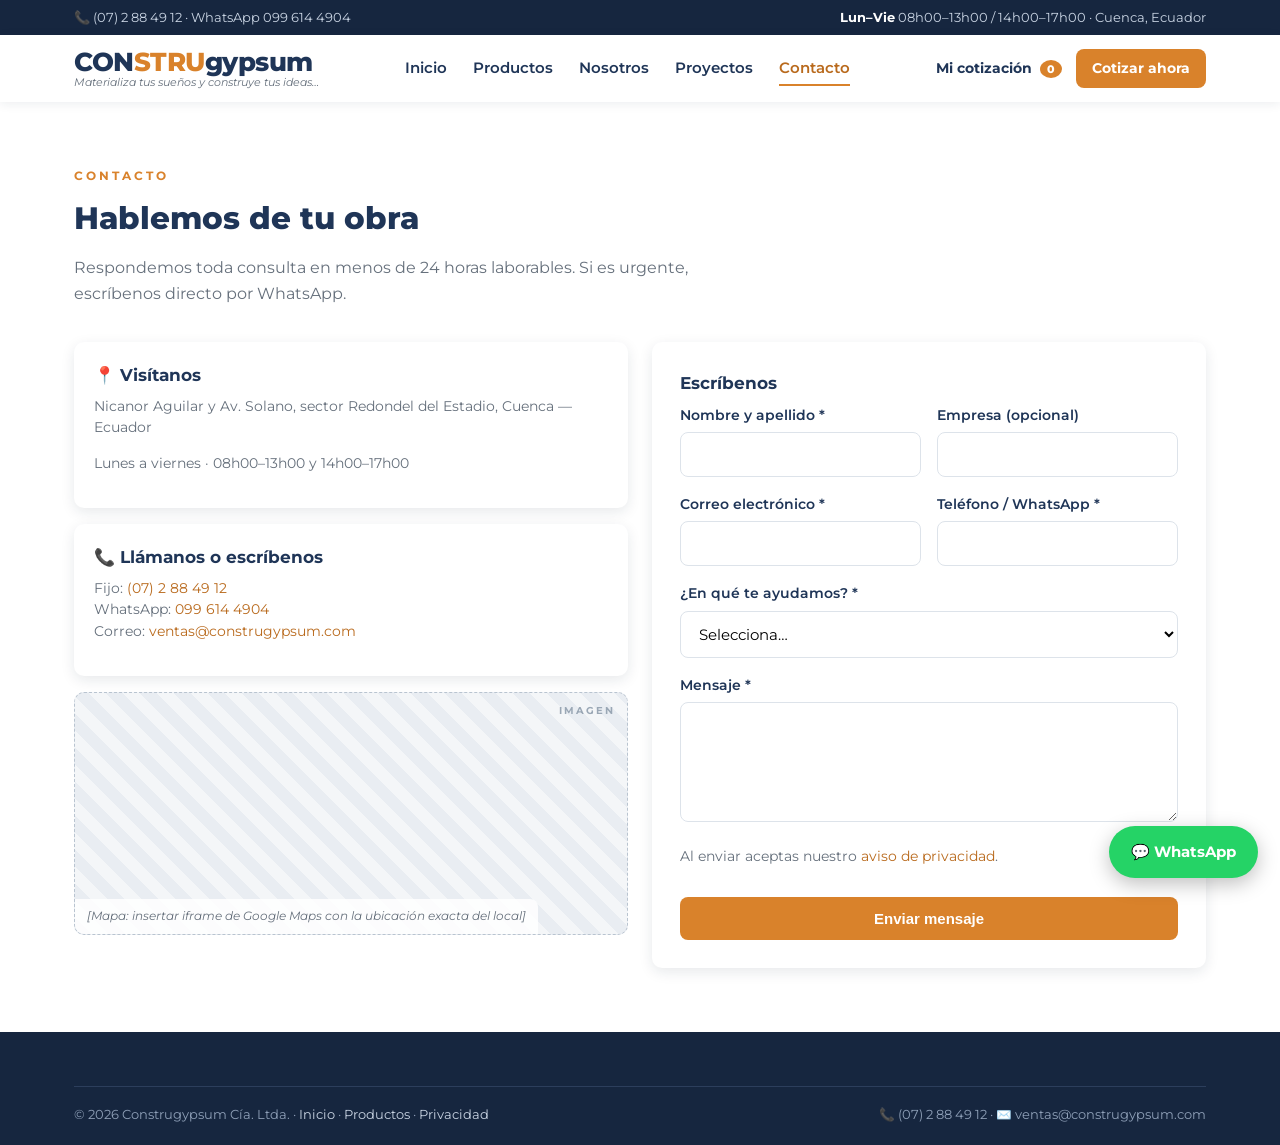
==== contacto.html @ 55127e6d "Initial commit" ====
<!doctype html>
<html lang="es">
<head>
  <meta charset="utf-8">
  <meta name="viewport" content="width=device-width, initial-scale=1">
  <title>Contacto | Construgypsum — Cuenca, Ecuador</title>
  <meta name="description" content="Contáctanos: (07) 2 88 49 12, WhatsApp 099 614 4904, ventas@construgypsum.com. Nicanor Aguilar y Av. Solano, Cuenca. Respuesta en menos de 24 horas laborables.">
  <link rel="canonical" href="https://www.construgypsum.com/contacto.html">
  <link href="https://fonts.googleapis.com/css2?family=Montserrat:wght@400;600;700;800&display=swap" rel="stylesheet">
  <link rel="stylesheet" href="assets/css/styles.css">
</head>
<body>

  <div class="topbar">
    <div class="container">
      <div>📞 <a href="tel:+593072884912">(07) 2 88 49 12</a> · <a href="https://wa.me/593996144904">WhatsApp 099 614 4904</a></div>
      <div><strong>Lun–Vie</strong> 08h00–13h00 / 14h00–17h00 · Cuenca, Ecuador</div>
    </div>
  </div>

  <header class="site-header">
    <div class="container">
      <a class="logo" href="index.html" aria-label="Construgypsum — inicio">
        <span class="logo-main">CON<span>STRU</span>gypsum</span>
        <span class="logo-tag">Materializa tus sueños y construye tus ideas…</span>
      </a>
      <nav class="main-nav" aria-label="Navegación principal">
        <a href="index.html">Inicio</a>
        <a href="productos.html">Productos</a>
        <a href="nosotros.html">Nosotros</a>
        <a href="proyectos.html">Proyectos</a>
        <a href="contacto.html" class="active">Contacto</a>
      </nav>
      <div class="nav-cta">
        <a class="quote-link" href="cotizacion.html">Mi cotización <span class="quote-badge">0</span></a>
        <a class="btn btn-primary btn-sm" href="cotizacion.html">Cotizar ahora</a>
        <button class="nav-toggle" aria-label="Abrir menú" aria-expanded="false">☰</button>
      </div>
    </div>
  </header>

  <section class="section">
    <div class="container">
      <p class="kicker">Contacto</p>
      <h2>Hablemos de tu obra</h2>
      <p class="sub">Respondemos toda consulta en menos de 24 horas laborables. Si es urgente, escríbenos directo por WhatsApp.</p>

      <div class="grid grid-2" style="align-items:start;">
        <div>
          <div class="card mb-2"><div class="card-body">
            <h3>📍 Visítanos</h3>
            <p>Nicanor Aguilar y Av. Solano, sector Redondel del Estadio, Cuenca — Ecuador</p>
            <p class="small">Lunes a viernes · 08h00–13h00 y 14h00–17h00</p>
          </div></div>
          <div class="card mb-2"><div class="card-body">
            <h3>📞 Llámanos o escríbenos</h3>
            <p>
              Fijo: <a href="tel:+593072884912">(07) 2 88 49 12</a><br>
              WhatsApp: <a href="https://wa.me/593996144904">099 614 4904</a><br>
              Correo: <a href="mailto:ventas@construgypsum.com">ventas@construgypsum.com</a>
            </p>
          </div></div>
          <div class="img-ph img-ph--wide">
            <span class="ph-label">[Mapa: insertar iframe de Google Maps con la ubicación exacta del local]</span>
          </div>
        </div>

        <div>
          <div class="form-success" role="status">✔ ¡Mensaje enviado! Un asesor te contactará en menos de 24 horas laborables.</div>

          <!-- LEAD → ODOO CRM: mismo mapeo que cotizacion.html (ver comentario allí).
               Campo adicional: tema → usado para asignar el lead al equipo correcto. -->
          <form data-lead-form novalidate class="card" style="padding:28px;">
            <h3 class="mb-2">Escríbenos</h3>
            <div class="form-grid">
              <div>
                <label for="c-nombre">Nombre y apellido *</label>
                <input id="c-nombre" name="nombre" type="text" required autocomplete="name">
              </div>
              <div>
                <label for="c-empresa">Empresa (opcional)</label>
                <input id="c-empresa" name="empresa" type="text" autocomplete="organization">
              </div>
              <div>
                <label for="c-correo">Correo electrónico *</label>
                <input id="c-correo" name="correo" type="email" required autocomplete="email">
              </div>
              <div>
                <label for="c-telefono">Teléfono / WhatsApp *</label>
                <input id="c-telefono" name="telefono" type="tel" required autocomplete="tel">
              </div>
              <div class="full">
                <label for="c-tema">¿En qué te ayudamos? *</label>
                <select id="c-tema" name="tema" required>
                  <option value="">Selecciona…</option>
                  <option>Cotización de materiales</option>
                  <option>Asesoría técnica / Departamento de Proyectos</option>
                  <option>Quiero ser distribuidor / ferretería</option>
                  <option>Postventa o garantía</option>
                  <option>Otro</option>
                </select>
              </div>
              <div class="full">
                <label for="c-mensaje">Mensaje *</label>
                <textarea id="c-mensaje" name="mensaje" required></textarea>
              </div>
            </div>
            <input type="hidden" name="utm_source"><input type="hidden" name="utm_medium"><input type="hidden" name="utm_campaign">
            <input type="hidden" name="origen" value="web-contacto">
            <p class="form-note mt-2">Al enviar aceptas nuestro <a href="privacidad.html">aviso de privacidad</a>.</p>
            <button class="btn btn-primary btn-block mt-2" type="submit">Enviar mensaje</button>
          </form>
        </div>
      </div>
    </div>
  </section>

  <footer class="site-footer">
    <div class="container">
      <div class="footer-bottom">
        <span>© 2026 Construgypsum Cía. Ltda. · <a href="index.html">Inicio</a> · <a href="productos.html">Productos</a> · <a href="privacidad.html">Privacidad</a></span>
        <span>📞 (07) 2 88 49 12 · ✉️ ventas@construgypsum.com</span>
      </div>
    </div>
  </footer>

  <a class="wa-float" href="https://wa.me/593996144904?text=Hola%20Construgypsum%2C%20necesito%20informaci%C3%B3n" aria-label="Escribir por WhatsApp">💬 WhatsApp</a>
  <script src="assets/js/main.js"></script>
</body>
</html>
---- assets/css/styles.css ----
/* ============================================================
   CONSTRUGYPSUM — Hoja de estilos global
   Paleta: Azul marino #1F3557 · Naranja #D9822B · Gris #F4F6F8
   ============================================================ */

:root {
  --navy: #1F3557;
  --navy-dark: #16263F;
  --orange: #D9822B;
  --orange-dark: #B96A1D;
  --orange-light: #F8ECDD;
  --light: #F4F6F8;
  --text: #2B3440;
  --muted: #66707C;
  --border: #DDE3EA;
  --white: #FFFFFF;
  --green: #2C7A4B;
  --red: #B3402A;
  --radius: 10px;
  --shadow: 0 4px 14px rgba(22, 38, 63, 0.10);
  --shadow-lg: 0 10px 30px rgba(22, 38, 63, 0.16);
}

* { margin: 0; padding: 0; box-sizing: border-box; }

html { scroll-behavior: smooth; }

body {
  font-family: 'Montserrat', 'Segoe UI', Arial, sans-serif;
  color: var(--text);
  background: var(--white);
  line-height: 1.6;
  font-size: 16px;
}

img { max-width: 100%; display: block; }

a { color: var(--orange-dark); text-decoration: none; }
a:hover { text-decoration: underline; }

.container { max-width: 1180px; margin: 0 auto; padding: 0 24px; }

/* ---------- Placeholder de imagen ----------
   Reemplazar cada .img-ph por la fotografía indicada en su etiqueta. */
.img-ph {
  background: repeating-linear-gradient(45deg, #E9EDF2, #E9EDF2 12px, #F4F6F8 12px, #F4F6F8 24px);
  border: 1.5px dashed #B9C4D0;
  border-radius: var(--radius);
  display: flex;
  align-items: flex-end;
  justify-content: flex-start;
  min-height: 180px;
  position: relative;
  overflow: hidden;
}
.img-ph::before {
  content: "IMAGEN";
  position: absolute; top: 10px; right: 12px;
  font-size: 10px; letter-spacing: 2px; font-weight: 700; color: #9AA7B5;
}
.img-ph .ph-label {
  font-size: 11.5px; color: var(--muted); font-style: italic;
  padding: 8px 12px; background: rgba(255,255,255,0.85);
  border-top-right-radius: 8px; max-width: 100%;
}
.img-ph--tall { min-height: 320px; }
.img-ph--hero { min-height: 420px; border-radius: 0; border: none; }
.img-ph--sq { aspect-ratio: 1 / 1; min-height: 0; }
.img-ph--wide { aspect-ratio: 16 / 7; min-height: 0; }

/* ---------- Botones ---------- */
.btn {
  display: inline-block; padding: 13px 26px; border-radius: 8px;
  font-weight: 700; font-size: 15px; cursor: pointer; border: none;
  transition: all .18s ease; text-decoration: none !important; text-align: center;
}
.btn-primary { background: var(--orange); color: var(--white); }
.btn-primary:hover { background: var(--orange-dark); transform: translateY(-1px); }
.btn-outline { background: transparent; color: var(--navy); border: 2px solid var(--navy); }
.btn-outline:hover { background: var(--navy); color: var(--white); }
.btn-light { background: var(--white); color: var(--navy); }
.btn-light:hover { background: var(--light); }
.btn-sm { padding: 9px 16px; font-size: 13.5px; }
.btn-block { display: block; width: 100%; }

/* ---------- Barra superior ---------- */
.topbar {
  background: var(--navy-dark); color: #C9D4E3; font-size: 13px;
  padding: 7px 0;
}
.topbar .container { display: flex; justify-content: space-between; flex-wrap: wrap; gap: 8px; }
.topbar a { color: #C9D4E3; }
.topbar strong { color: var(--white); }

/* ---------- Header / Navegación ---------- */
.site-header {
  background: var(--white); position: sticky; top: 0; z-index: 200;
  box-shadow: 0 2px 10px rgba(22,38,63,.08);
}
.site-header .container {
  display: flex; align-items: center; justify-content: space-between;
  padding-top: 14px; padding-bottom: 14px; gap: 18px;
}
.logo { display: flex; flex-direction: column; line-height: 1.05; text-decoration: none !important; }
.logo .logo-main { font-size: 26px; font-weight: 800; color: var(--navy); letter-spacing: -0.5px; }
.logo .logo-main span { color: var(--orange); }
.logo .logo-tag { font-size: 10.5px; color: var(--muted); font-style: italic; }

.main-nav { display: flex; align-items: center; gap: 26px; }
.main-nav a {
  color: var(--navy); font-weight: 600; font-size: 15px; text-decoration: none !important;
  padding: 4px 0; border-bottom: 2.5px solid transparent;
}
.main-nav a:hover, .main-nav a.active { border-bottom-color: var(--orange); color: var(--orange-dark); }

.nav-cta { display: flex; align-items: center; gap: 14px; }
.quote-link { position: relative; font-weight: 700; color: var(--navy); text-decoration: none !important; font-size: 14px; }
.quote-badge {
  background: var(--orange); color: var(--white); border-radius: 50%;
  font-size: 11px; font-weight: 800; padding: 2px 7px; margin-left: 4px;
}

.nav-toggle { display: none; background: none; border: none; font-size: 26px; color: var(--navy); cursor: pointer; }

/* ---------- Hero ---------- */
.hero { background: var(--navy); color: var(--white); position: relative; overflow: hidden; }
.hero .container {
  display: grid; grid-template-columns: 1.1fr 1fr; gap: 40px;
  align-items: center; padding-top: 64px; padding-bottom: 64px;
}
.hero h1 { font-size: 42px; line-height: 1.15; font-weight: 800; }
.hero h1 em { color: var(--orange); font-style: normal; }
.hero p.lead { margin: 18px 0 28px; color: #C9D4E3; font-size: 18px; max-width: 520px; }
.hero-actions { display: flex; gap: 14px; flex-wrap: wrap; }
.hero-trust { margin-top: 30px; display: flex; gap: 26px; flex-wrap: wrap; }
.hero-trust div { font-size: 13px; color: #C9D4E3; }
.hero-trust strong { display: block; font-size: 22px; color: var(--orange); }

/* ---------- Secciones ---------- */
.section { padding: 64px 0; }
.section--light { background: var(--light); }
.section--navy { background: var(--navy); color: var(--white); }
.kicker {
  text-transform: uppercase; letter-spacing: 3px; font-size: 12px;
  font-weight: 700; color: var(--orange); margin-bottom: 8px;
}
.section h2 { font-size: 31px; color: var(--navy); font-weight: 800; margin-bottom: 12px; }
.section--navy h2 { color: var(--white); }
.section .sub { color: var(--muted); max-width: 640px; margin-bottom: 36px; }
.section--navy .sub { color: #C9D4E3; }

/* ---------- Tarjetas de producto ---------- */
.grid { display: grid; gap: 24px; }
.grid-3 { grid-template-columns: repeat(3, 1fr); }
.grid-4 { grid-template-columns: repeat(4, 1fr); }
.grid-2 { grid-template-columns: repeat(2, 1fr); }

.card {
  background: var(--white); border-radius: var(--radius); box-shadow: var(--shadow);
  overflow: hidden; display: flex; flex-direction: column; transition: transform .18s, box-shadow .18s;
}
.card:hover { transform: translateY(-4px); box-shadow: var(--shadow-lg); }
.card-body { padding: 20px; flex: 1; display: flex; flex-direction: column; }
.card h3 { color: var(--navy); font-size: 17px; margin-bottom: 6px; }
.card .brand-tag {
  display: inline-block; background: var(--orange-light); color: var(--orange-dark);
  font-size: 11px; font-weight: 700; text-transform: uppercase; letter-spacing: 1px;
  border-radius: 20px; padding: 3px 10px; margin-bottom: 10px; width: fit-content;
}
.card p { font-size: 13.5px; color: var(--muted); margin-bottom: 14px; }
.card .card-actions { margin-top: auto; display: flex; gap: 10px; flex-wrap: wrap; }
.price-note { font-size: 13px; font-weight: 700; color: var(--green); margin-bottom: 10px; }

/* ---------- Filtros de catálogo ---------- */
.catalog-tools {
  display: flex; gap: 14px; flex-wrap: wrap; align-items: center; margin-bottom: 30px;
}
.catalog-tools input[type="search"], .catalog-tools select {
  padding: 12px 16px; border: 1.5px solid var(--border); border-radius: 8px;
  font-size: 15px; font-family: inherit; min-width: 220px;
}
.catalog-tools input[type="search"] { flex: 1; }
.chipbar { display: flex; gap: 10px; flex-wrap: wrap; margin-bottom: 26px; }
.chip {
  border: 1.5px solid var(--border); background: var(--white); border-radius: 20px;
  padding: 7px 16px; font-size: 13.5px; font-weight: 600; color: var(--navy); cursor: pointer;
}
.chip.active, .chip:hover { background: var(--navy); color: var(--white); border-color: var(--navy); }

/* ---------- Ficha de producto ---------- */
.breadcrumbs { font-size: 13px; color: var(--muted); padding: 18px 0 0; }
.breadcrumbs a { color: var(--muted); }
.product-detail { display: grid; grid-template-columns: 1fr 1fr; gap: 44px; padding: 34px 0 64px; }
.spec-table { width: 100%; border-collapse: collapse; margin: 18px 0; font-size: 14.5px; }
.spec-table th, .spec-table td { text-align: left; padding: 10px 14px; border: 1px solid var(--border); }
.spec-table th { background: var(--light); color: var(--navy); width: 40%; }
.stock-ok { color: var(--green); font-weight: 700; font-size: 14px; }
.detail-ctas { display: flex; gap: 12px; flex-wrap: wrap; margin: 22px 0; }
.help-box {
  background: var(--orange-light); border-radius: var(--radius); padding: 18px 20px;
  font-size: 14px; margin-top: 18px;
}

/* ---------- Formularios ---------- */
.form-grid { display: grid; grid-template-columns: 1fr 1fr; gap: 16px; }
.form-grid .full { grid-column: 1 / -1; }
label { font-weight: 600; font-size: 14px; color: var(--navy); display: block; margin-bottom: 6px; }
input, select, textarea {
  width: 100%; padding: 12px 14px; border: 1.5px solid var(--border);
  border-radius: 8px; font-size: 15px; font-family: inherit; background: var(--white);
}
input:focus, select:focus, textarea:focus { outline: 2px solid var(--orange); border-color: var(--orange); }
textarea { min-height: 120px; resize: vertical; }
.form-note { font-size: 12.5px; color: var(--muted); }
.form-success {
  display: none; background: #EAF3EC; border: 1.5px solid var(--green); color: var(--green);
  border-radius: var(--radius); padding: 16px 20px; font-weight: 600; margin-bottom: 18px;
}

/* ---------- Cotización (carrito) ---------- */
.quote-table { width: 100%; border-collapse: collapse; margin-bottom: 26px; }
.quote-table th, .quote-table td { padding: 12px 14px; border-bottom: 1px solid var(--border); text-align: left; font-size: 14.5px; }
.quote-table th { color: var(--navy); background: var(--light); }
.quote-table input[type="number"] { width: 80px; padding: 8px; }
.remove-item { background: none; border: none; color: var(--red); font-weight: 700; cursor: pointer; font-size: 13px; }
.empty-quote { text-align: center; padding: 50px 0; color: var(--muted); }

/* ---------- Proyectos / casos ---------- */
.case-stats { display: flex; gap: 26px; flex-wrap: wrap; margin: 14px 0; }
.case-stats div { font-size: 12.5px; color: var(--muted); }
.case-stats strong { display: block; font-size: 20px; color: var(--orange-dark); }
blockquote {
  border-left: 4px solid var(--orange); padding: 6px 0 6px 18px; font-style: italic;
  color: var(--text); margin: 14px 0; font-size: 15px;
}
blockquote footer { font-style: normal; font-size: 13px; color: var(--muted); margin-top: 6px; }

/* ---------- Franja CTA ---------- */
.cta-strip { background: var(--orange); color: var(--white); padding: 44px 0; }
.cta-strip .container { display: flex; align-items: center; justify-content: space-between; gap: 24px; flex-wrap: wrap; }
.cta-strip h2 { color: var(--white); font-size: 26px; }
.cta-strip p { color: #FBEBD9; }

/* ---------- Footer ---------- */
.site-footer { background: var(--navy-dark); color: #C9D4E3; padding: 54px 0 20px; font-size: 14px; }
.footer-grid { display: grid; grid-template-columns: 1.4fr 1fr 1fr 1.2fr; gap: 36px; margin-bottom: 36px; }
.site-footer h4 { color: var(--white); font-size: 15px; margin-bottom: 14px; }
.site-footer ul { list-style: none; }
.site-footer li { margin-bottom: 9px; }
.site-footer a { color: #C9D4E3; }
.site-footer a:hover { color: var(--orange); }
.footer-bottom {
  border-top: 1px solid #2C3E5C; padding-top: 18px; font-size: 12.5px;
  display: flex; justify-content: space-between; flex-wrap: wrap; gap: 10px; color: #8FA0B8;
}

/* ---------- WhatsApp flotante ---------- */
.wa-float {
  position: fixed; right: 22px; bottom: 22px; z-index: 300;
  background: #25D366; color: var(--white); border-radius: 50px;
  padding: 14px 22px; font-weight: 700; font-size: 15px;
  box-shadow: 0 6px 20px rgba(0,0,0,.25); text-decoration: none !important;
  display: flex; align-items: center; gap: 8px;
}
.wa-float:hover { background: #1EBE5A; transform: scale(1.04); }

/* ---------- Utilidades ---------- */
.text-center { text-align: center; }
.mt-2 { margin-top: 16px; } .mt-3 { margin-top: 24px; } .mt-4 { margin-top: 36px; }
.mb-2 { margin-bottom: 16px; }
.small { font-size: 13px; color: var(--muted); }
.hidden { display: none !important; }

/* ---------- Responsive ---------- */
@media (max-width: 960px) {
  .grid-4 { grid-template-columns: repeat(2, 1fr); }
  .grid-3 { grid-template-columns: repeat(2, 1fr); }
  .hero .container { grid-template-columns: 1fr; }
  .footer-grid { grid-template-columns: 1fr 1fr; }
  .product-detail { grid-template-columns: 1fr; }
  .main-nav {
    display: none; position: absolute; top: 100%; left: 0; right: 0;
    background: var(--white); flex-direction: column; gap: 0; padding: 10px 24px 20px;
    box-shadow: 0 10px 20px rgba(22,38,63,.12);
  }
  .main-nav.open { display: flex; }
  .main-nav a { padding: 12px 0; border-bottom: 1px solid var(--border); width: 100%; }
  .nav-toggle { display: block; }
}
@media (max-width: 600px) {
  .grid-4, .grid-3, .grid-2, .form-grid { grid-template-columns: 1fr; }
  .hero h1 { font-size: 30px; }
  .section h2 { font-size: 25px; }
  .footer-grid { grid-template-columns: 1fr; }
}
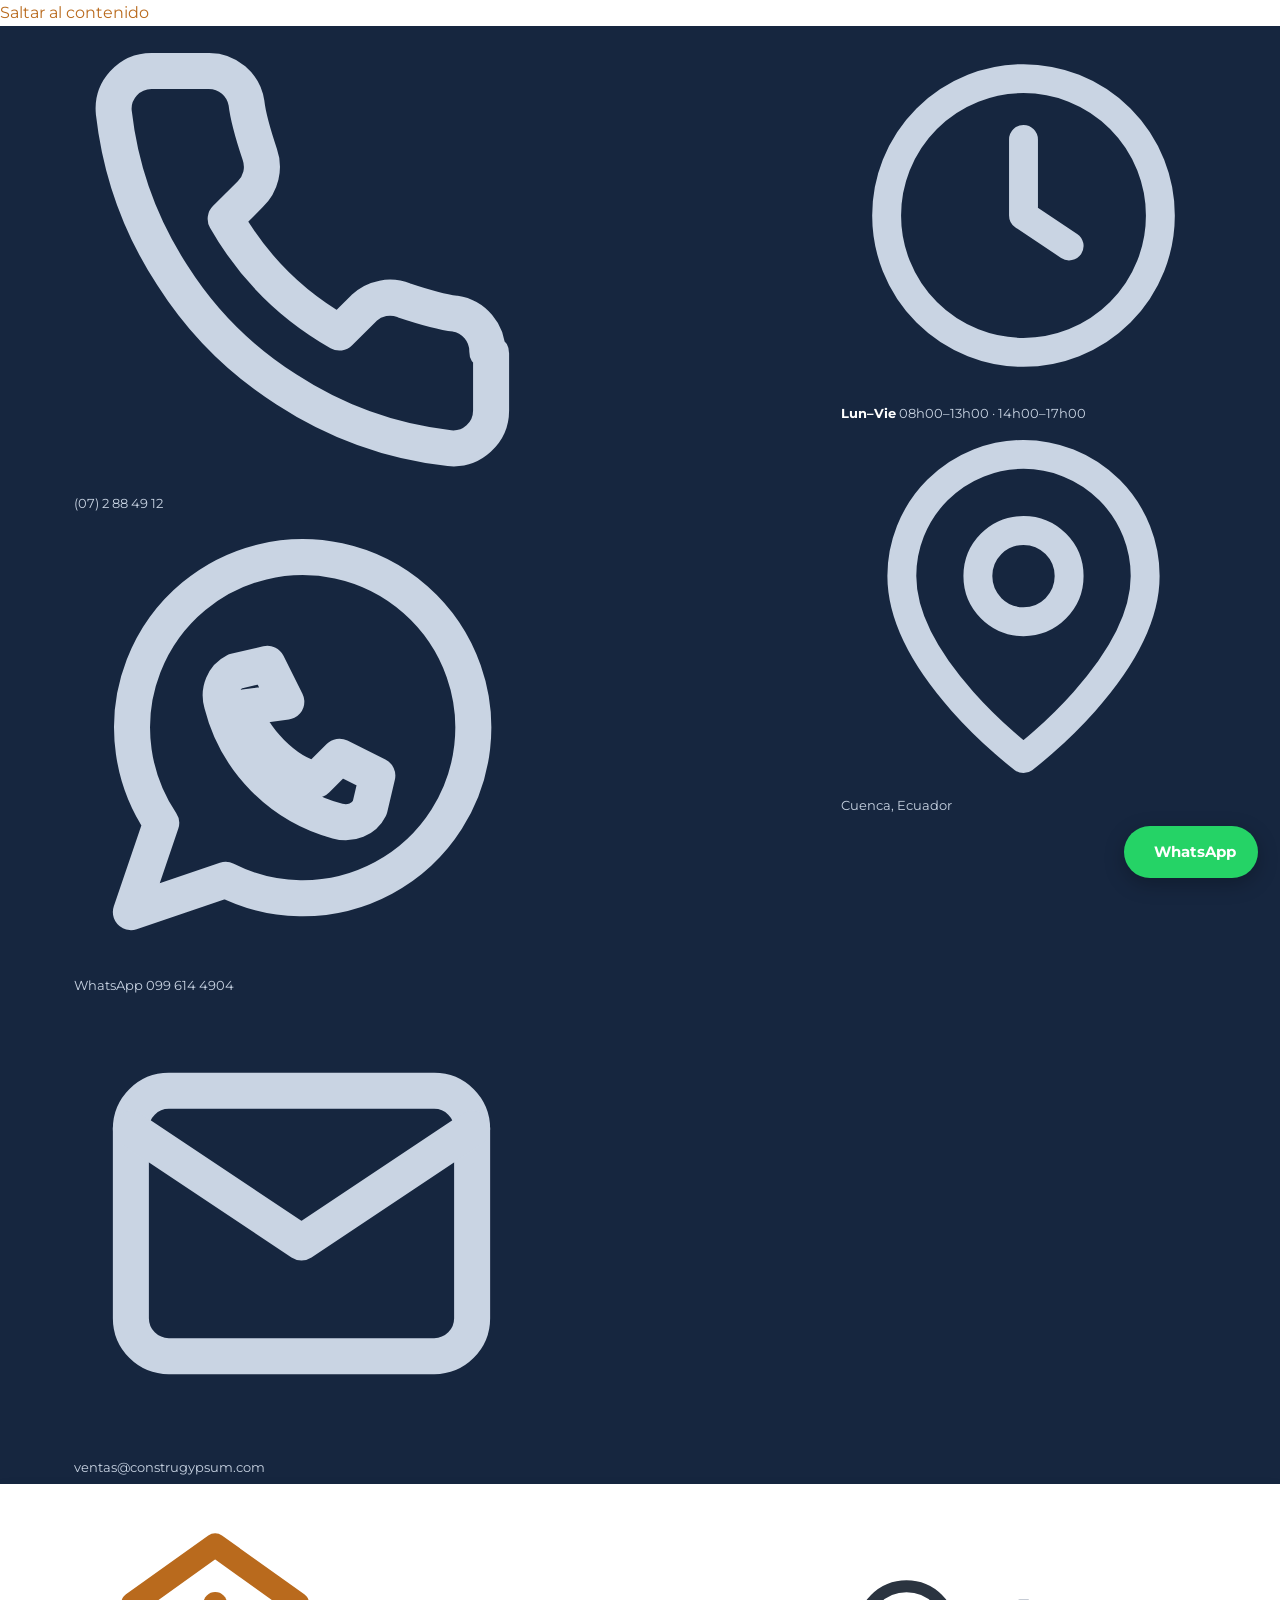
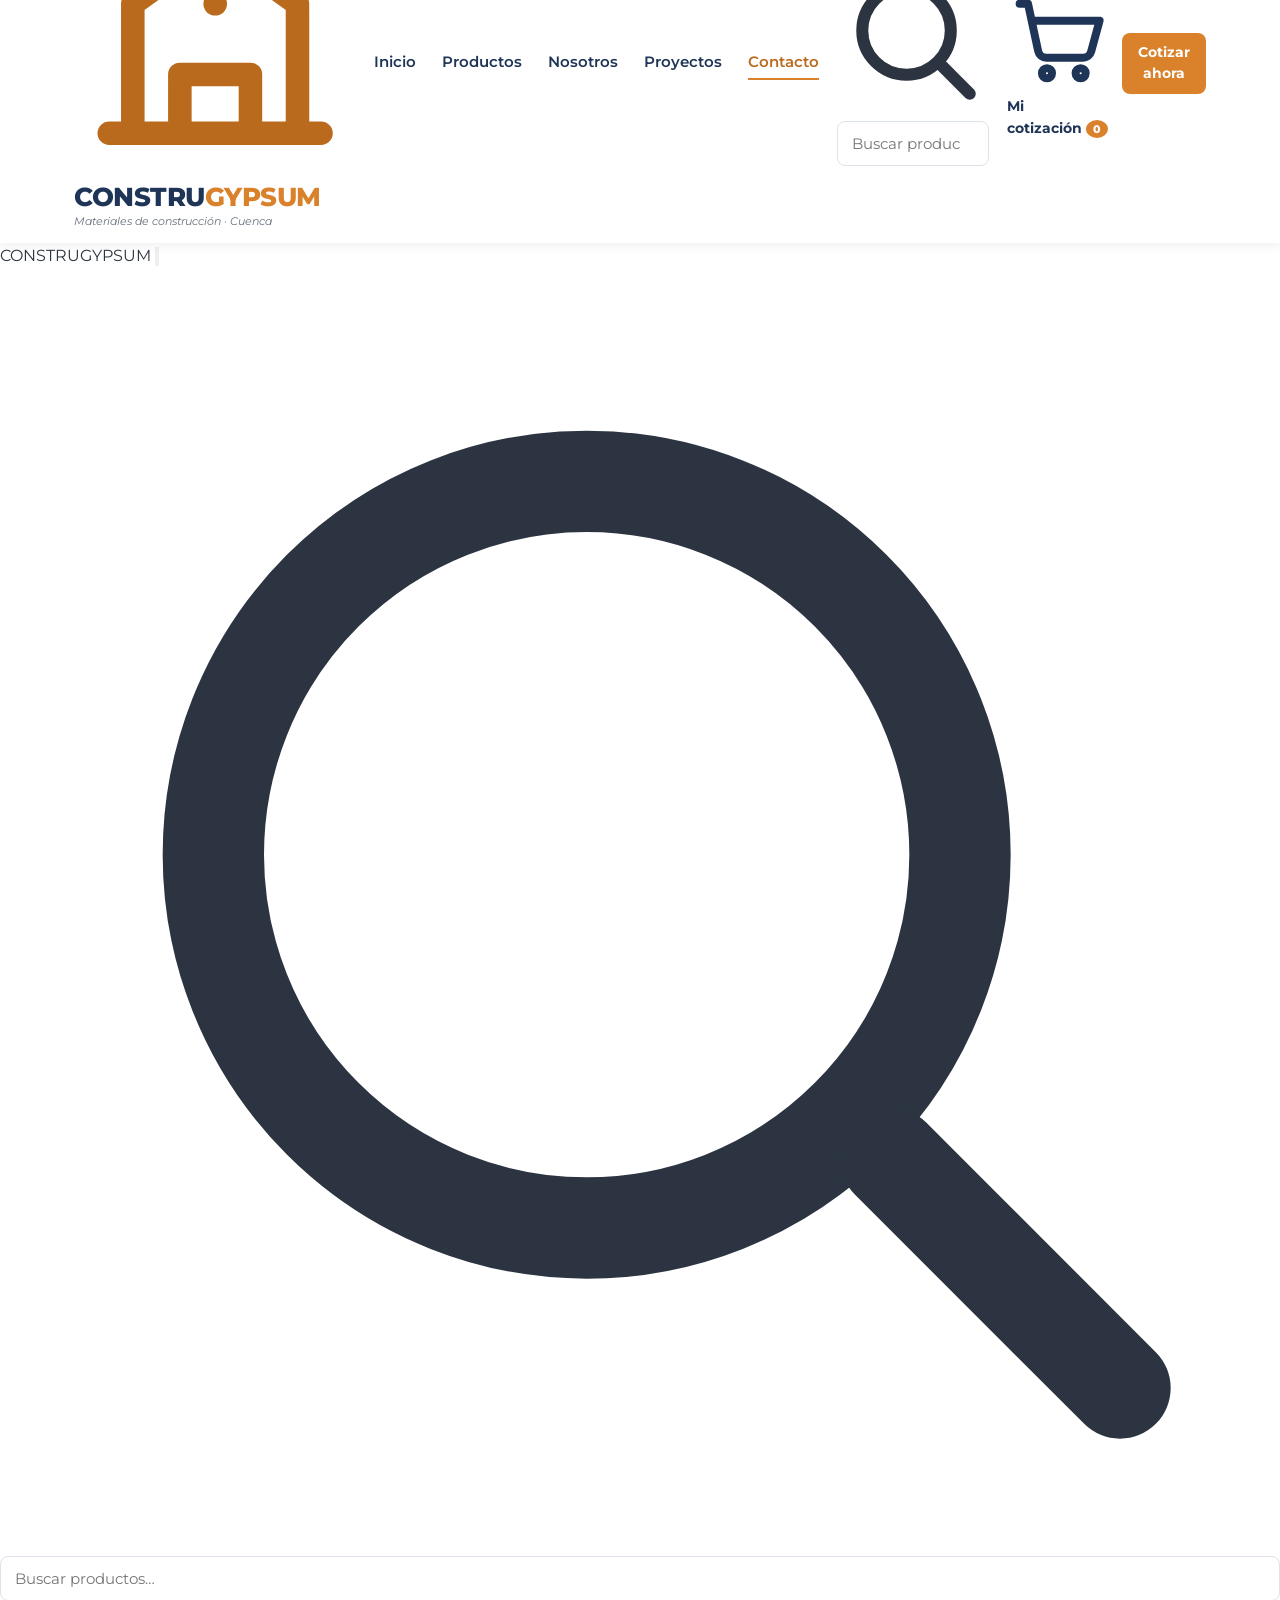
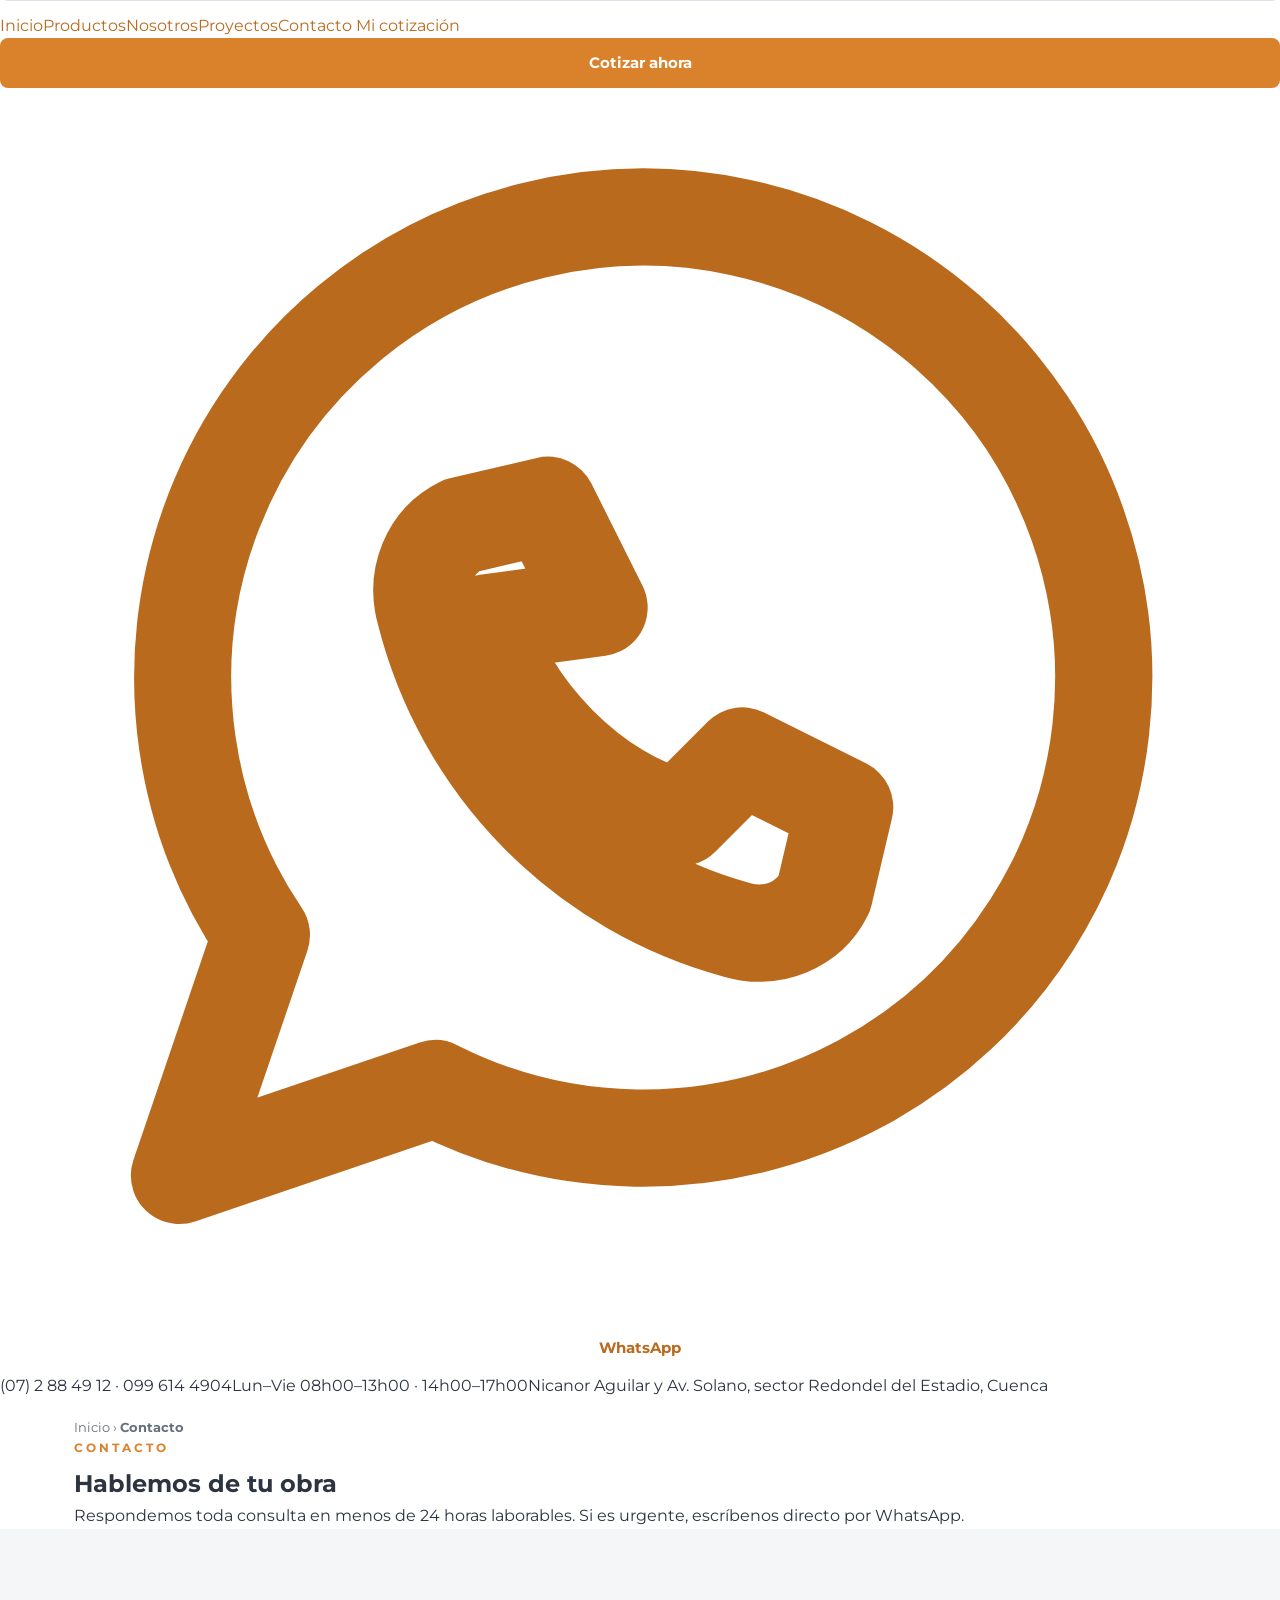
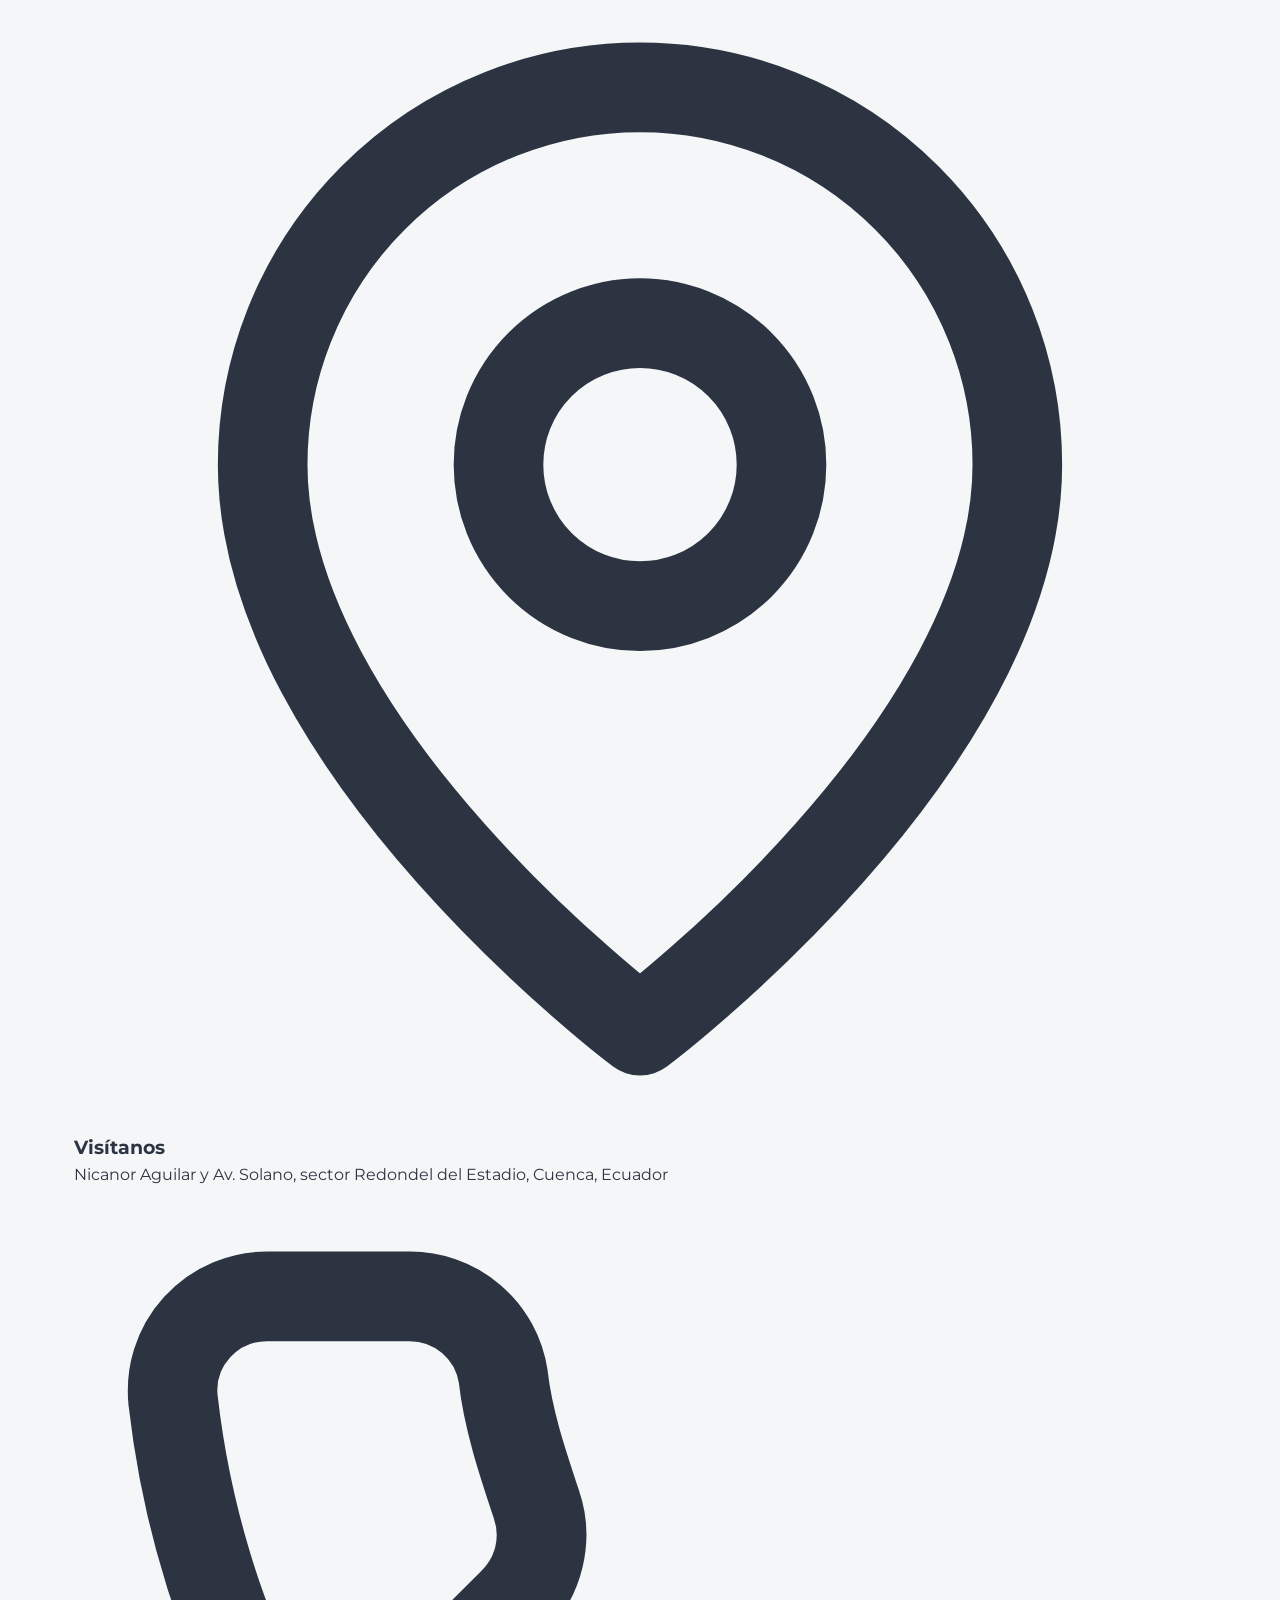
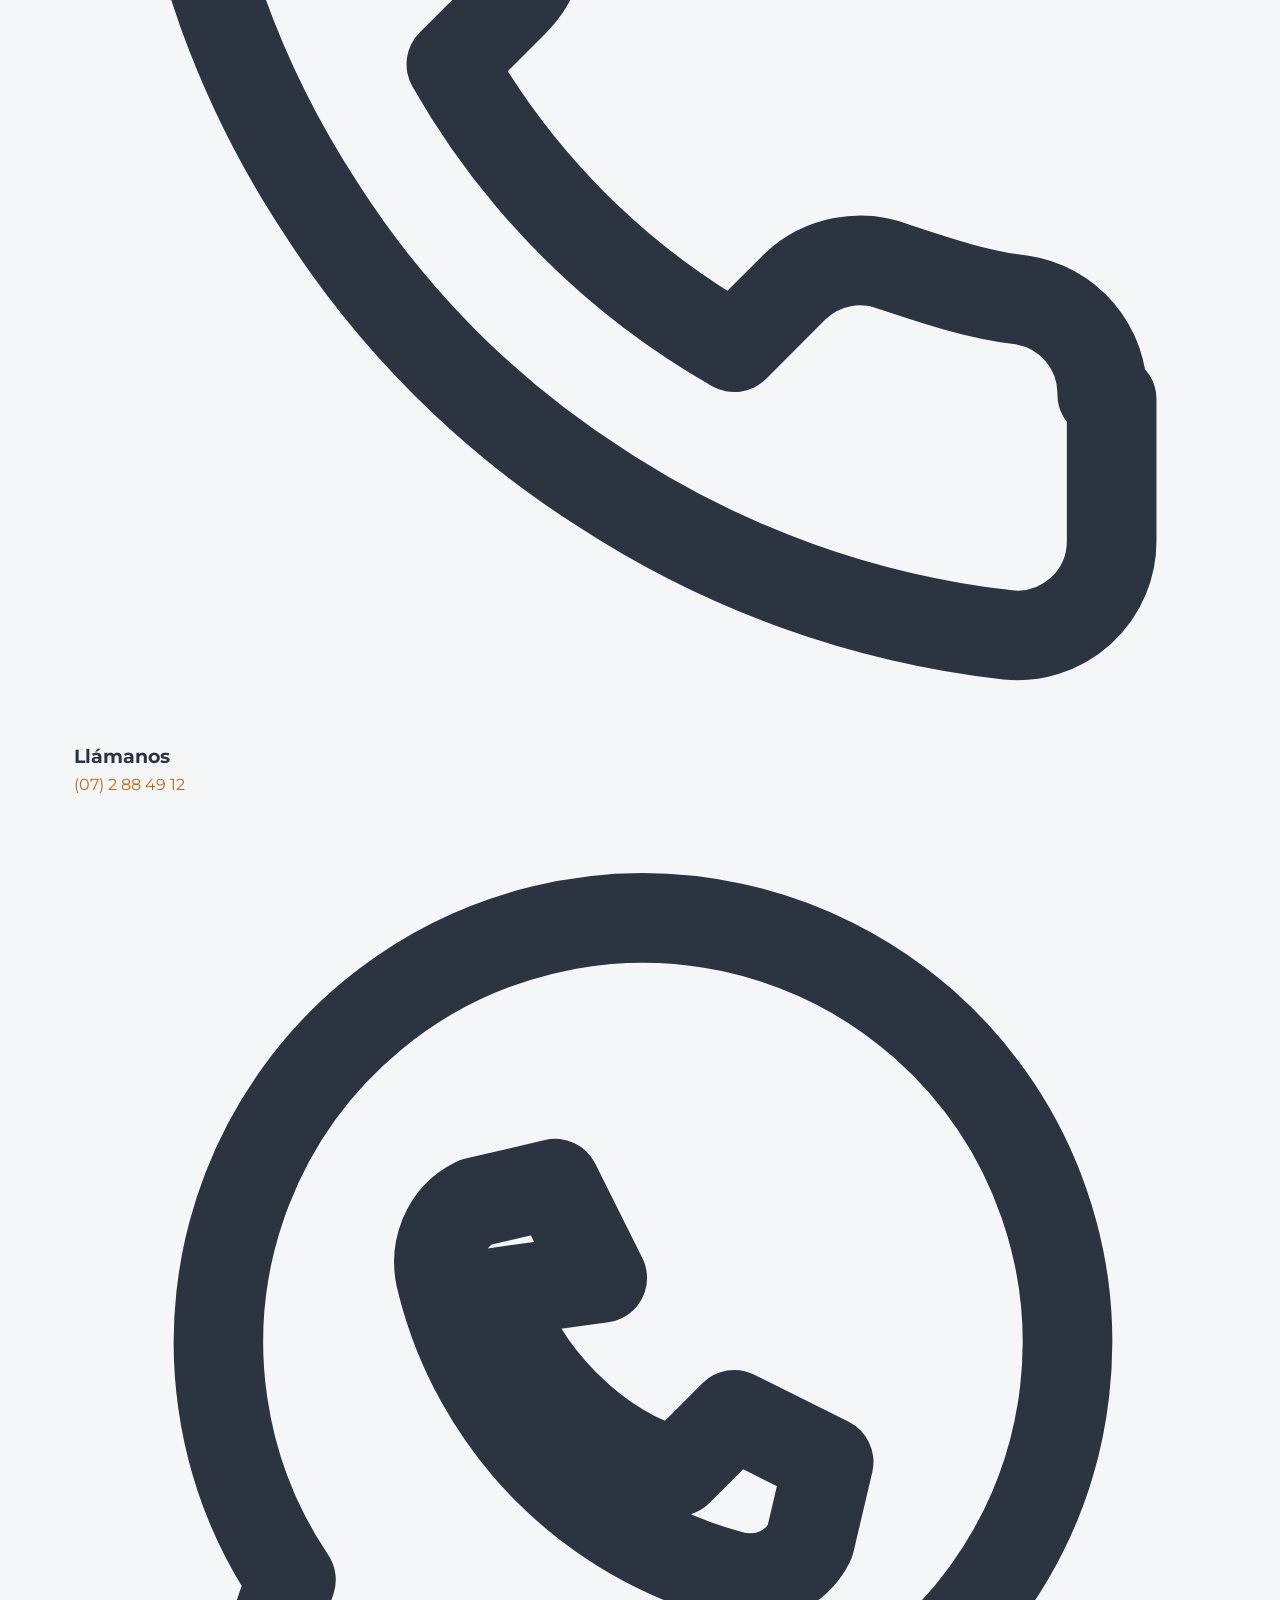
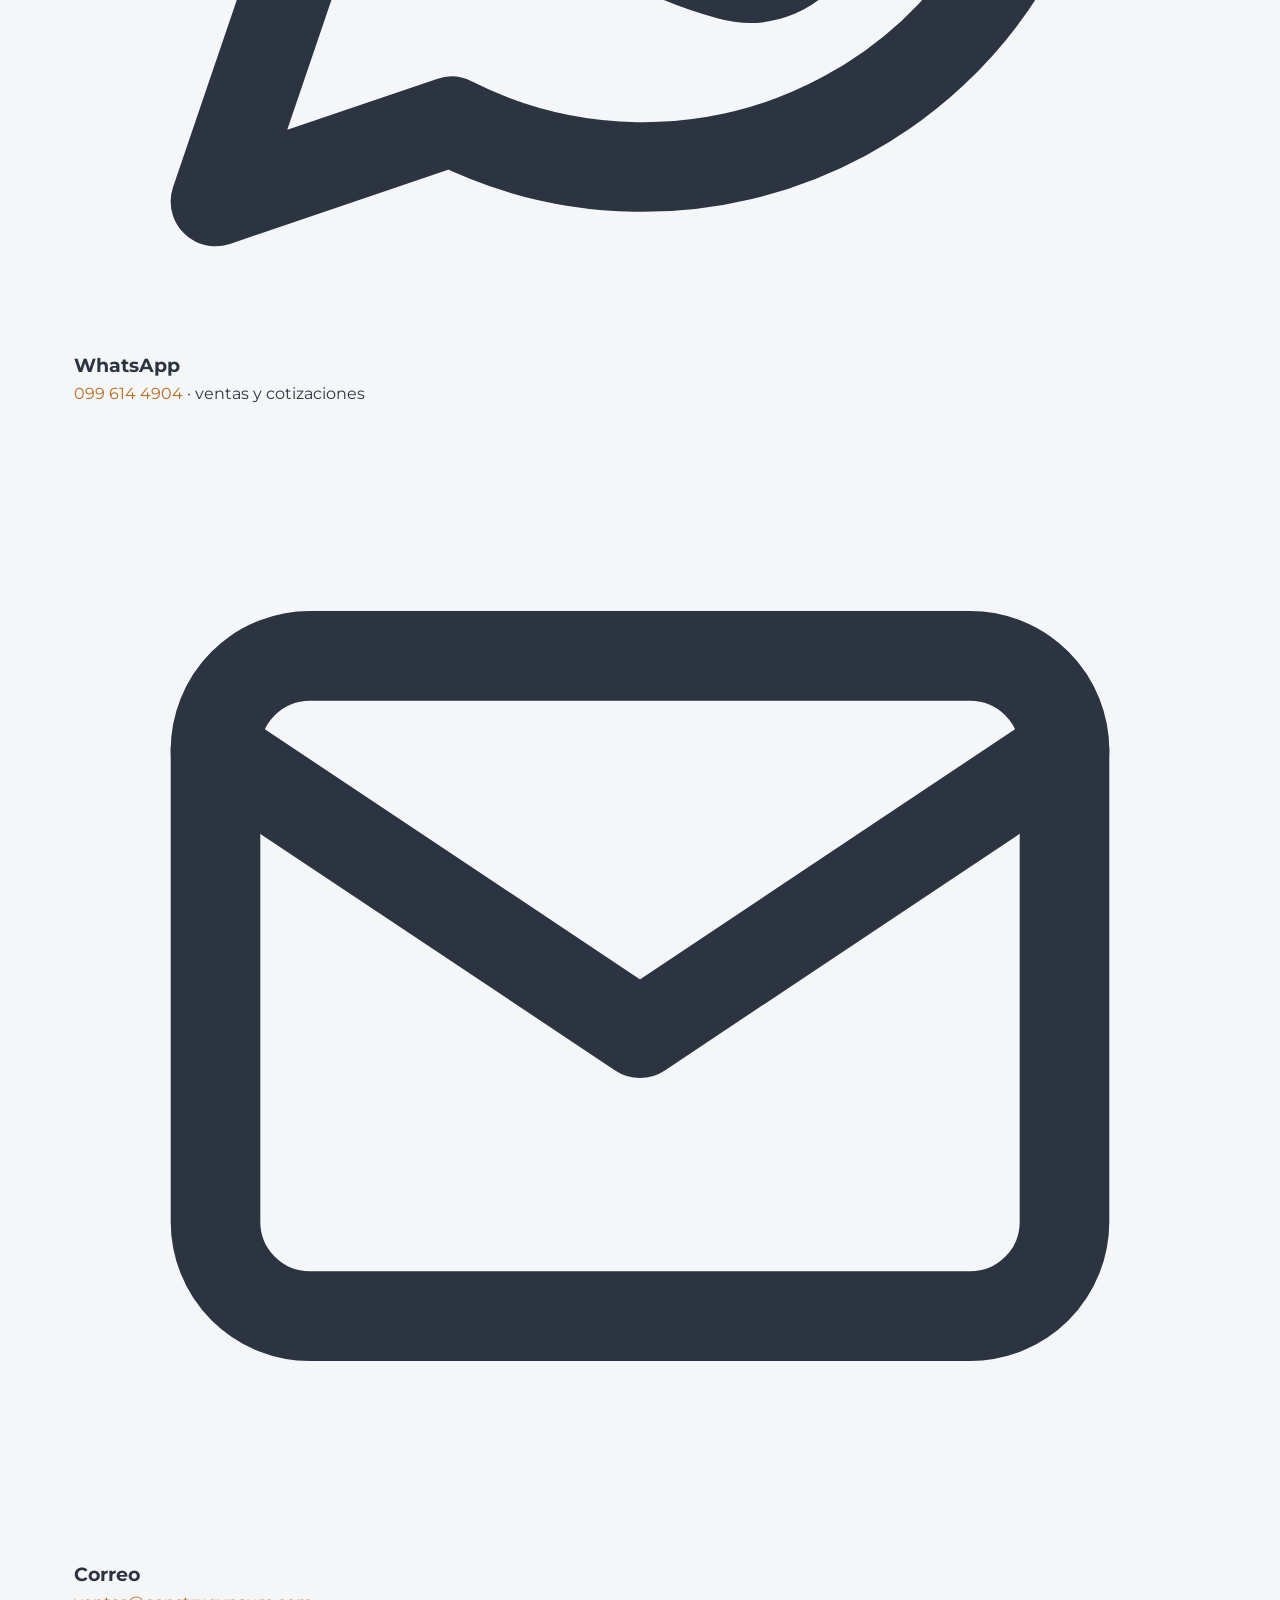
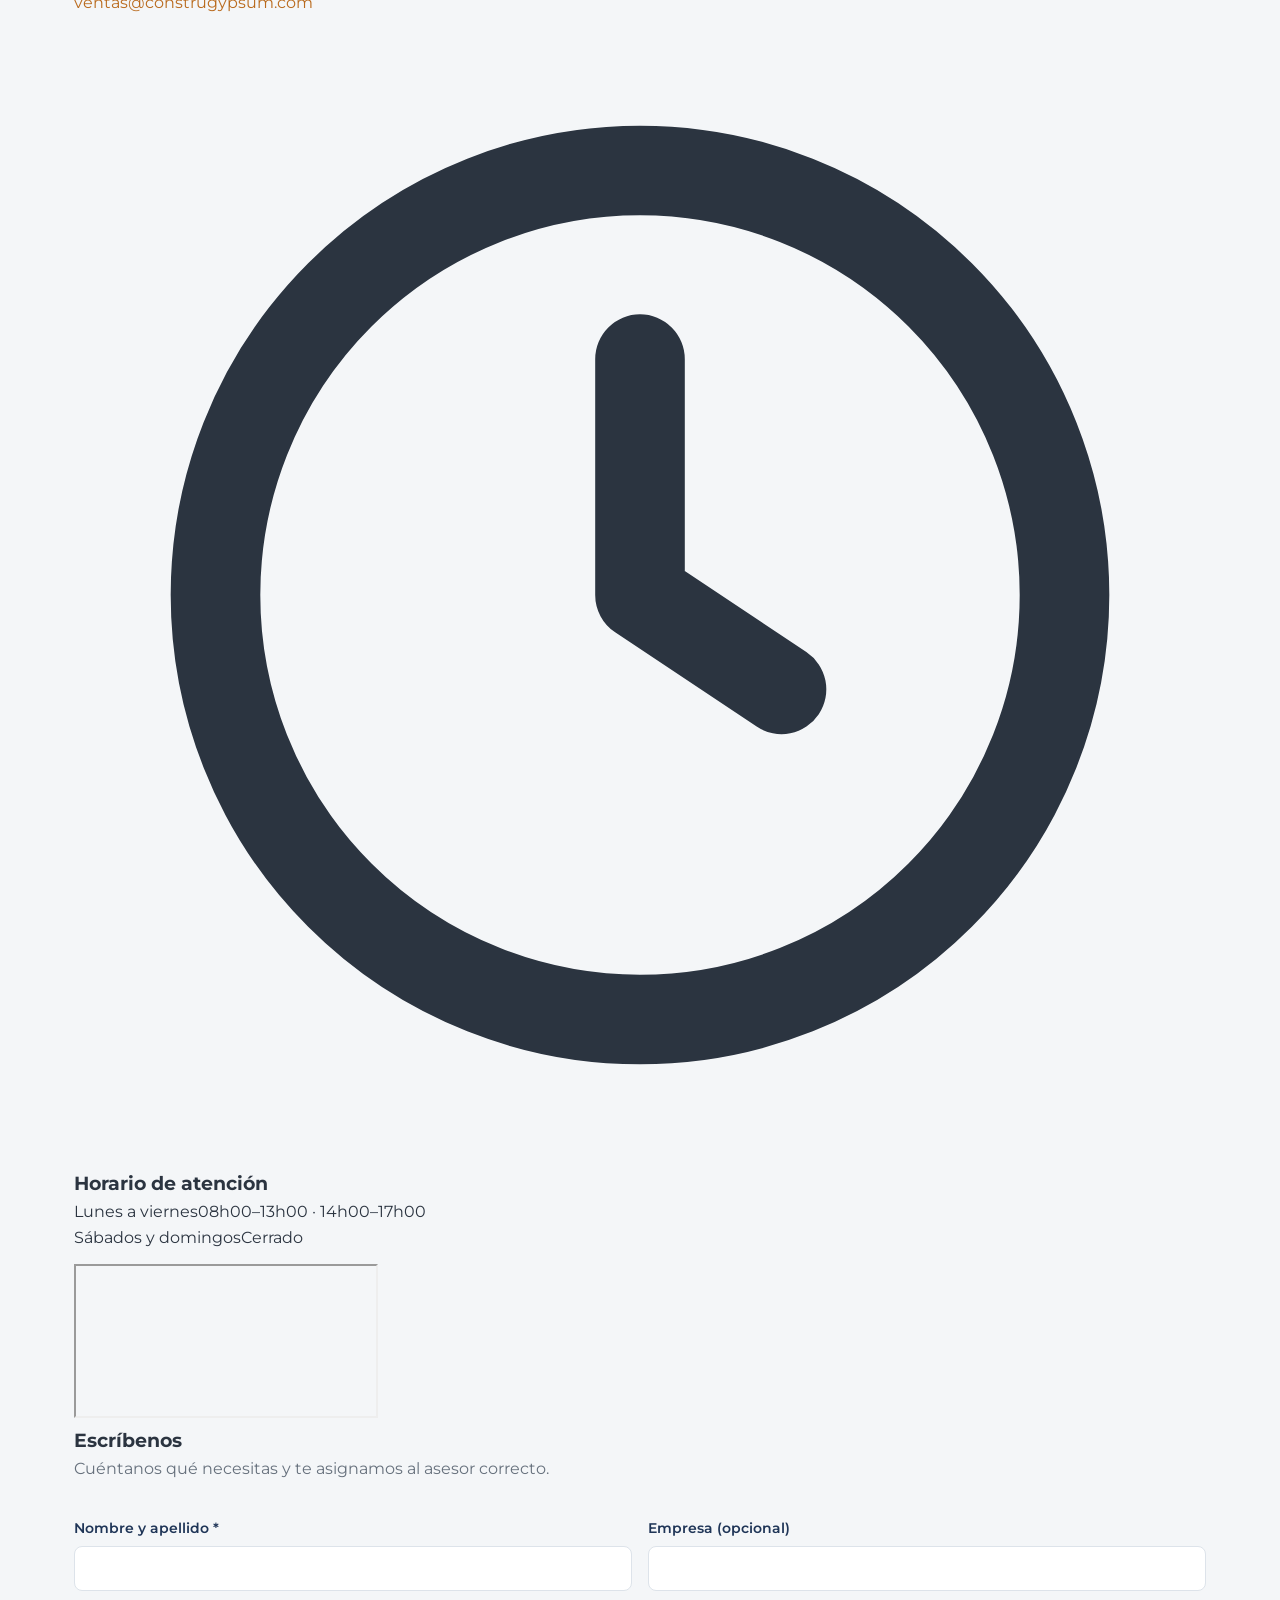
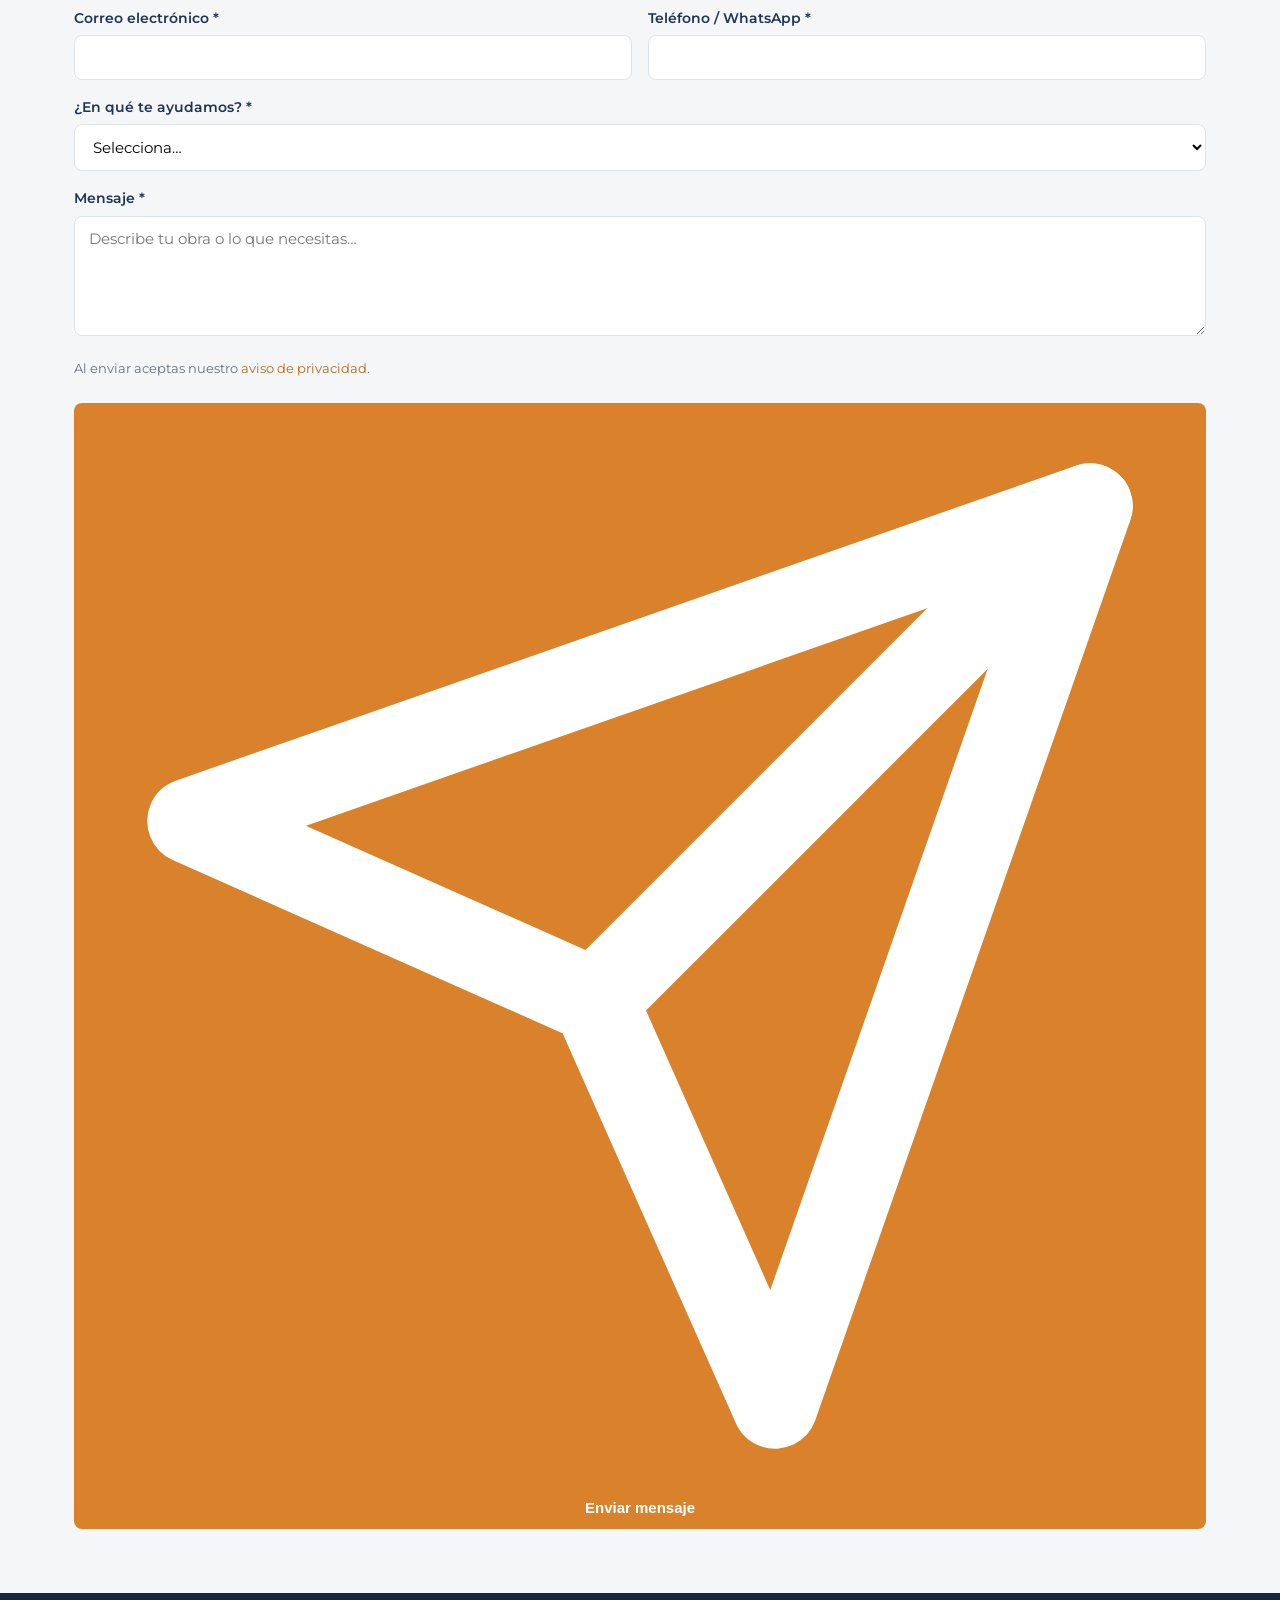
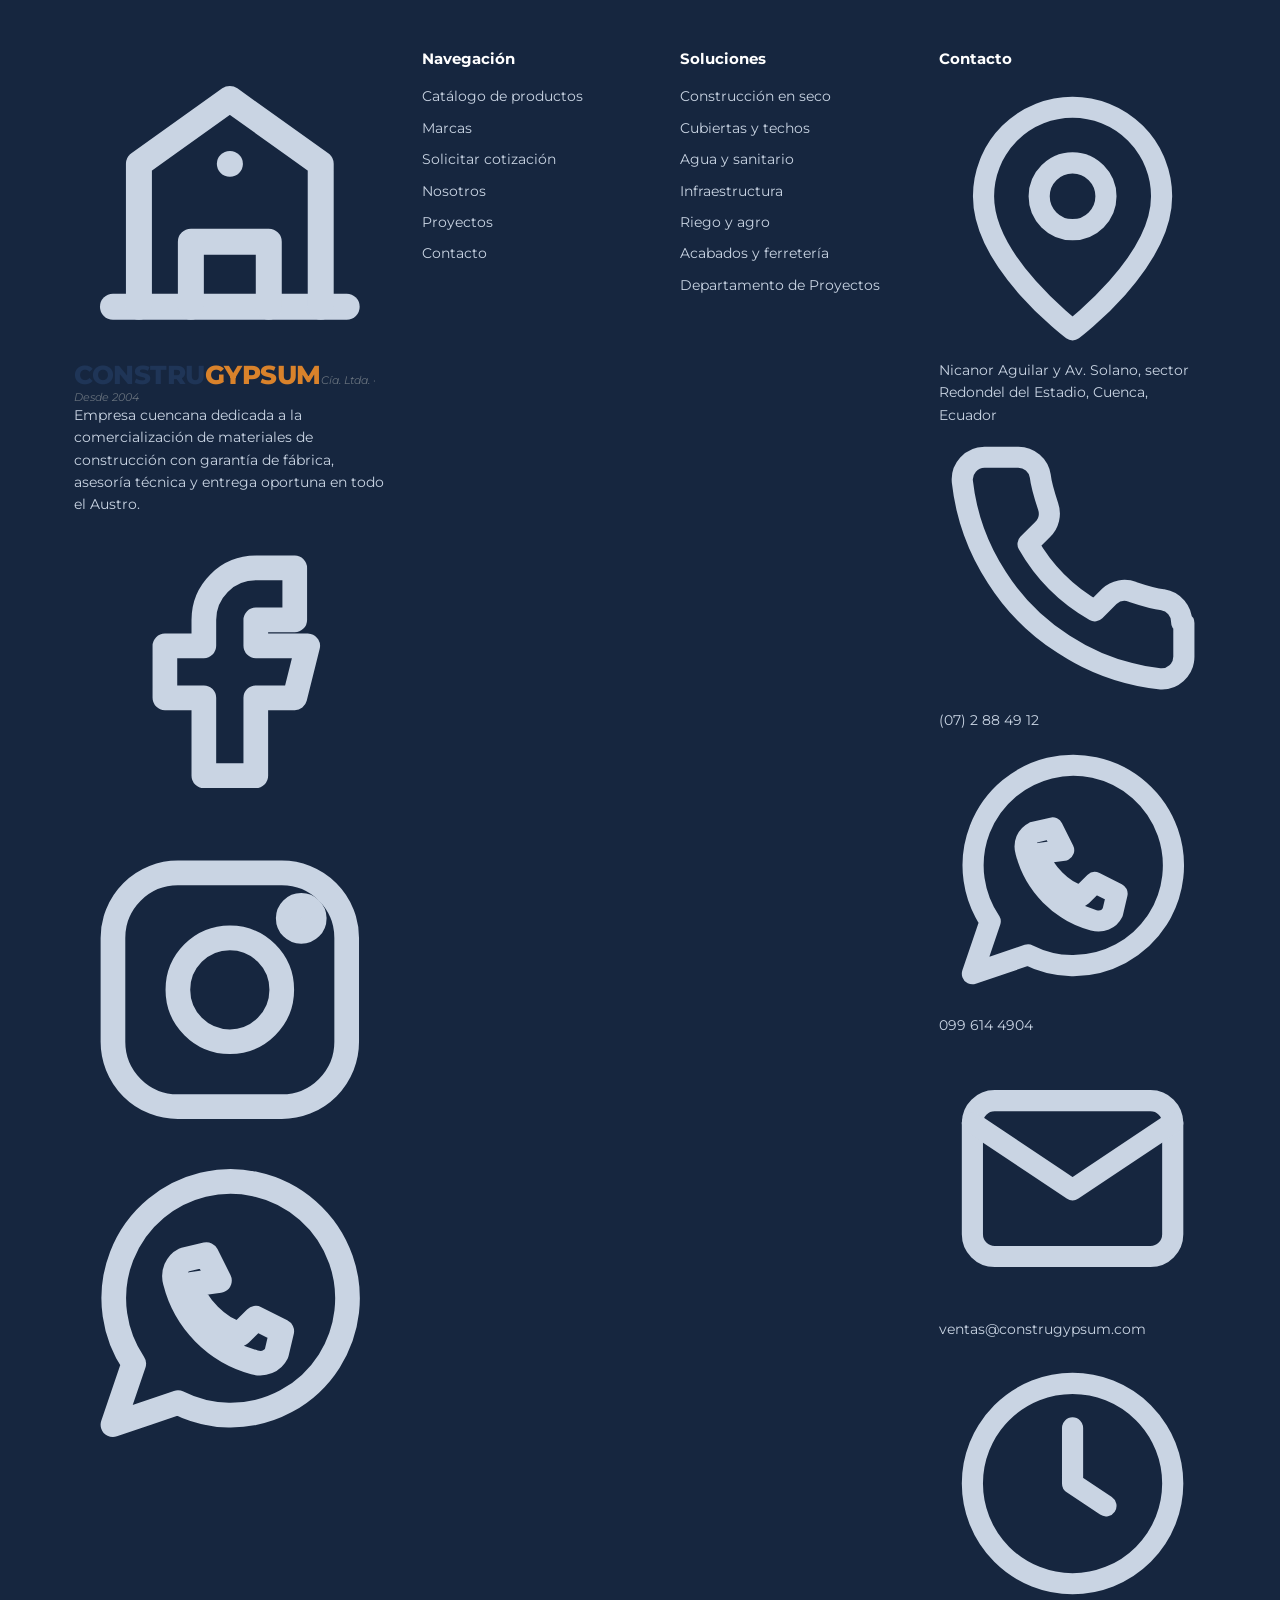
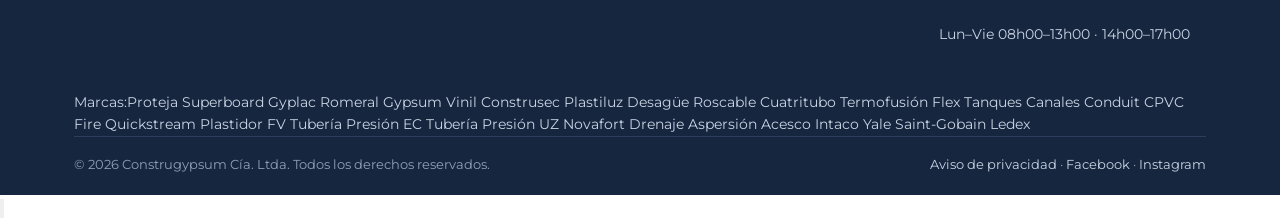
==== commit f6431478: "Sitio v2: páginas (29 marcas por prioridad, catálogo, cotización)" ====
--- a/contacto.html
+++ b/contacto.html
@@ -3,128 +3,173 @@
 <head>
   <meta charset="utf-8">
   <meta name="viewport" content="width=device-width, initial-scale=1">
-  <title>Contacto | Construgypsum — Cuenca, Ecuador</title>
-  <meta name="description" content="Contáctanos: (07) 2 88 49 12, WhatsApp 099 614 4904, ventas@construgypsum.com. Nicanor Aguilar y Av. Solano, Cuenca. Respuesta en menos de 24 horas laborables.">
+  <title>Contacto | Construgypsum · Cuenca, Ecuador</title>
+  <meta name="description" content="Visítanos en Nicanor Aguilar y Av. Solano, Cuenca. Llámanos al (07) 2 88 49 12 o escríbenos por WhatsApp al 099 614 4904.">
   <link rel="canonical" href="https://www.construgypsum.com/contacto.html">
-  <link href="https://fonts.googleapis.com/css2?family=Montserrat:wght@400;600;700;800&display=swap" rel="stylesheet">
+  <link rel="icon" href="data:image/svg+xml,&lt;svg xmlns=&#x27;http://www.w3.org/2000/svg&#x27; viewBox=&#x27;0 0 64 64&#x27;&gt;&lt;rect width=&#x27;64&#x27; height=&#x27;64&#x27; rx=&#x27;14&#x27; fill=&#x27;#1F3557&#x27;/&gt;&lt;path d=&#x27;M14 50h36M19 50V26l13-10 13 10v24M27 50V38h10v12&#x27; fill=&#x27;none&#x27; stroke=&#x27;#fff&#x27; stroke-width=&#x27;4&#x27; stroke-linecap=&#x27;round&#x27; stroke-linejoin=&#x27;round&#x27;/&gt;&lt;circle cx=&#x27;32&#x27; cy=&#x27;29&#x27; r=&#x27;3&#x27; fill=&#x27;#D9822B&#x27;/&gt;&lt;/svg&gt;">
+  <meta name="theme-color" content="#1F3557">
+  <meta property="og:url" content="https://www.construgypsum.com/contacto.html">
+  <meta property="og:type" content="website">
+  <meta property="og:title" content="Contacto | Construgypsum · Cuenca, Ecuador">
+  <meta property="og:description" content="Visítanos en Nicanor Aguilar y Av. Solano, Cuenca. Llámanos al (07) 2 88 49 12 o escríbenos por WhatsApp al 099 614 4904.">
+  <meta property="og:locale" content="es_EC">
+  <link rel="preconnect" href="https://fonts.googleapis.com">
+  <link rel="preconnect" href="https://fonts.gstatic.com" crossorigin>
+  <link href="https://fonts.googleapis.com/css2?family=Montserrat:wght@700;800&family=Inter:wght@400;500;600;700&display=swap" rel="stylesheet">
   <link rel="stylesheet" href="assets/css/styles.css">
 </head>
 <body>
-
+  <a class="skip-link" href="#main">Saltar al contenido</a>
   <div class="topbar">
     <div class="container">
-      <div>📞 <a href="tel:+593072884912">(07) 2 88 49 12</a> · <a href="https://wa.me/593996144904">WhatsApp 099 614 4904</a></div>
-      <div><strong>Lun–Vie</strong> 08h00–13h00 / 14h00–17h00 · Cuenca, Ecuador</div>
+      <div class="tb-left">
+        <a href="tel:+593072884912"><svg class="" viewBox="0 0 24 24" fill="none" stroke="currentColor" stroke-width="1.9" stroke-linecap="round" stroke-linejoin="round" aria-hidden="true"><path d="M22 16.9v3a2 2 0 0 1-2.2 2 19.8 19.8 0 0 1-8.6-3.1 19.5 19.5 0 0 1-6-6A19.8 19.8 0 0 1 2.1 4.2 2 2 0 0 1 4.1 2h3a2 2 0 0 1 2 1.7c.1.9.4 1.8.7 2.7a2 2 0 0 1-.5 2.1L8 9.8a16 16 0 0 0 6 6l1.3-1.3a2 2 0 0 1 2.1-.4c.9.3 1.8.6 2.7.7a2 2 0 0 1 1.7 2z"/></svg> (07) 2 88 49 12</a>
+        <a href="https://wa.me/593996144904?text=Hola%20Construgypsum%2C%20necesito%20informaci%C3%B3n" target="_blank" rel="noopener"><svg class="" viewBox="0 0 24 24" fill="none" stroke="currentColor" stroke-width="1.9" stroke-linecap="round" stroke-linejoin="round" aria-hidden="true"><path d="M3 21l1.6-4.7A9 9 0 1 1 8 19.3L3 21z"/><path d="M9 10.2c.3 1.6 2.2 3.5 3.8 3.8l1.2-1.2 2 1-.4 1.7c-.3.6-1 .9-1.7.7A8.6 8.6 0 0 1 7.8 10c-.2-.7.1-1.4.7-1.7l1.7-.4 1 2L9 10.2z"/></svg> WhatsApp 099 614 4904</a>
+        <a href="mailto:ventas@construgypsum.com" class="tb-mail"><svg class="" viewBox="0 0 24 24" fill="none" stroke="currentColor" stroke-width="1.9" stroke-linecap="round" stroke-linejoin="round" aria-hidden="true"><rect x="3" y="5" width="18" height="14" rx="2"/><path d="M3 7l9 6 9-6"/></svg> ventas@construgypsum.com</a>
+      </div>
+      <div class="tb-right">
+        <span><svg class="" viewBox="0 0 24 24" fill="none" stroke="currentColor" stroke-width="1.9" stroke-linecap="round" stroke-linejoin="round" aria-hidden="true"><circle cx="12" cy="12" r="9"/><path d="M12 7v5l3 2"/></svg> <strong>Lun–Vie</strong> 08h00–13h00 · 14h00–17h00</span>
+        <span><svg class="" viewBox="0 0 24 24" fill="none" stroke="currentColor" stroke-width="1.9" stroke-linecap="round" stroke-linejoin="round" aria-hidden="true"><path d="M20 10c0 6-8 12-8 12S4 16 4 10a8 8 0 0 1 16 0z"/><circle cx="12" cy="10" r="3"/></svg> Cuenca, Ecuador</span>
+      </div>
     </div>
   </div>
-
   <header class="site-header">
     <div class="container">
-      <a class="logo" href="index.html" aria-label="Construgypsum — inicio">
-        <span class="logo-main">CON<span>STRU</span>gypsum</span>
-        <span class="logo-tag">Materializa tus sueños y construye tus ideas…</span>
+      <a class="logo" href="index.html" aria-label="Construgypsum · inicio">
+        <span class="logo-mark"><svg viewBox="0 0 24 24" fill="none" stroke="currentColor" stroke-width="2" stroke-linecap="round" stroke-linejoin="round" aria-hidden="true"><path d="M3 20h18"/><path d="M5 20V9l7-5 7 5v11"/><path d="M9 20v-5h6v5"/><path d="M12 9h.01"/></svg></span>
+        <span class="logo-text">
+          <span class="logo-main">CONSTRU<span>GYPSUM</span></span>
+          <span class="logo-tag">Materiales de construcción · Cuenca</span>
+        </span>
       </a>
-      <nav class="main-nav" aria-label="Navegación principal">
-        <a href="index.html">Inicio</a>
-        <a href="productos.html">Productos</a>
-        <a href="nosotros.html">Nosotros</a>
-        <a href="proyectos.html">Proyectos</a>
-        <a href="contacto.html" class="active">Contacto</a>
-      </nav>
+      <nav class="main-nav" aria-label="Navegación principal"><a href="index.html">Inicio</a><a href="productos.html">Productos</a><a href="nosotros.html">Nosotros</a><a href="proyectos.html">Proyectos</a><a href="contacto.html" class="active">Contacto</a></nav>
+      <form class="header-search" data-site-search role="search">
+        <svg class="" viewBox="0 0 24 24" fill="none" stroke="currentColor" stroke-width="1.9" stroke-linecap="round" stroke-linejoin="round" aria-hidden="true"><circle cx="11" cy="11" r="7"/><path d="M21 21l-4.3-4.3"/></svg>
+        <input type="search" name="q" placeholder="Buscar productos…" aria-label="Buscar productos">
+      </form>
       <div class="nav-cta">
-        <a class="quote-link" href="cotizacion.html">Mi cotización <span class="quote-badge">0</span></a>
+        <a class="quote-link" href="cotizacion.html" aria-label="Mi cotización"><svg class="" viewBox="0 0 24 24" fill="none" stroke="currentColor" stroke-width="1.9" stroke-linecap="round" stroke-linejoin="round" aria-hidden="true"><path d="M3 4h2l2.4 11.2a2 2 0 0 0 2 1.6h8.6a2 2 0 0 0 2-1.5L22 8H6"/><circle cx="9.5" cy="20.5" r="1.2"/><circle cx="17.5" cy="20.5" r="1.2"/></svg><span class="lbl">Mi cotización</span><span class="quote-badge">0</span></a>
         <a class="btn btn-primary btn-sm" href="cotizacion.html">Cotizar ahora</a>
-        <button class="nav-toggle" aria-label="Abrir menú" aria-expanded="false">☰</button>
+        <button class="nav-toggle" aria-label="Abrir menú" aria-expanded="false" aria-controls="drawer"><svg class="" viewBox="0 0 24 24" fill="none" stroke="currentColor" stroke-width="1.9" stroke-linecap="round" stroke-linejoin="round" aria-hidden="true"><path d="M4 7h16M4 12h16M4 17h16"/></svg></button>
       </div>
     </div>
   </header>
-
-  <section class="section">
+  <div class="drawer" id="drawer" aria-hidden="true">
+    <div class="drawer-backdrop"></div>
+    <div class="drawer-panel" role="dialog" aria-label="Menú">
+      <div class="drawer-head">
+        <span class="logo-main">CONSTRU<span style="color:var(--orange-500)">GYPSUM</span></span>
+        <button class="drawer-close" aria-label="Cerrar menú"><svg class="" viewBox="0 0 24 24" fill="none" stroke="currentColor" stroke-width="1.9" stroke-linecap="round" stroke-linejoin="round" aria-hidden="true"><path d="M18 6L6 18M6 6l12 12"/></svg></button>
+      </div>
+      <form class="header-search" style="display:block;max-width:none;margin:0 0 12px" data-site-search role="search">
+        <svg class="" viewBox="0 0 24 24" fill="none" stroke="currentColor" stroke-width="1.9" stroke-linecap="round" stroke-linejoin="round" aria-hidden="true"><circle cx="11" cy="11" r="7"/><path d="M21 21l-4.3-4.3"/></svg><input type="search" name="q" placeholder="Buscar productos…" aria-label="Buscar productos">
+      </form>
+      <a class="nav-item" href="index.html">Inicio</a><a class="nav-item" href="productos.html">Productos</a><a class="nav-item" href="nosotros.html">Nosotros</a><a class="nav-item" href="proyectos.html">Proyectos</a><a class="nav-item active" href="contacto.html">Contacto</a>
+      <a class="nav-item" href="cotizacion.html">Mi cotización</a>
+      <div class="drawer-foot">
+        <a class="btn btn-primary btn-block" href="cotizacion.html">Cotizar ahora</a>
+        <a class="btn btn-wa btn-block" href="https://wa.me/593996144904?text=Hola%20Construgypsum%2C%20necesito%20informaci%C3%B3n" target="_blank" rel="noopener"><svg class="" viewBox="0 0 24 24" fill="none" stroke="currentColor" stroke-width="1.9" stroke-linecap="round" stroke-linejoin="round" aria-hidden="true"><path d="M3 21l1.6-4.7A9 9 0 1 1 8 19.3L3 21z"/><path d="M9 10.2c.3 1.6 2.2 3.5 3.8 3.8l1.2-1.2 2 1-.4 1.7c-.3.6-1 .9-1.7.7A8.6 8.6 0 0 1 7.8 10c-.2-.7.1-1.4.7-1.7l1.7-.4 1 2L9 10.2z"/></svg> WhatsApp</a>
+        <div class="drawer-contact"><span>(07) 2 88 49 12 · 099 614 4904</span><span>Lun–Vie 08h00–13h00 · 14h00–17h00</span><span>Nicanor Aguilar y Av. Solano, sector Redondel del Estadio, Cuenca</span></div>
+      </div>
+    </div>
+  </div>
+  <main id="main">
+  <section class="page-hero">
     <div class="container">
+      <nav class="breadcrumbs" aria-label="Ruta de navegación"><a href="index.html">Inicio</a> <span>›</span> <strong>Contacto</strong></nav>
       <p class="kicker">Contacto</p>
-      <h2>Hablemos de tu obra</h2>
-      <p class="sub">Respondemos toda consulta en menos de 24 horas laborables. Si es urgente, escríbenos directo por WhatsApp.</p>
-
-      <div class="grid grid-2" style="align-items:start;">
-        <div>
-          <div class="card mb-2"><div class="card-body">
-            <h3>📍 Visítanos</h3>
-            <p>Nicanor Aguilar y Av. Solano, sector Redondel del Estadio, Cuenca — Ecuador</p>
-            <p class="small">Lunes a viernes · 08h00–13h00 y 14h00–17h00</p>
-          </div></div>
-          <div class="card mb-2"><div class="card-body">
-            <h3>📞 Llámanos o escríbenos</h3>
-            <p>
-              Fijo: <a href="tel:+593072884912">(07) 2 88 49 12</a><br>
-              WhatsApp: <a href="https://wa.me/593996144904">099 614 4904</a><br>
-              Correo: <a href="mailto:ventas@construgypsum.com">ventas@construgypsum.com</a>
-            </p>
-          </div></div>
-          <div class="img-ph img-ph--wide">
-            <span class="ph-label">[Mapa: insertar iframe de Google Maps con la ubicación exacta del local]</span>
-          </div>
+      <h1>Hablemos de tu obra</h1>
+      <p class="lead">Respondemos toda consulta en menos de 24 horas laborables. Si es urgente, escríbenos directo por WhatsApp.</p>
+    </div>
+  </section>
+  <section class="section section--light">
+    <div class="container">
+      <div class="contact-grid">
+        <div style="display:grid;gap:14px">
+          <div class="contact-item"><div class="ico"><svg class="" viewBox="0 0 24 24" fill="none" stroke="currentColor" stroke-width="1.9" stroke-linecap="round" stroke-linejoin="round" aria-hidden="true"><path d="M20 10c0 6-8 12-8 12S4 16 4 10a8 8 0 0 1 16 0z"/><circle cx="12" cy="10" r="3"/></svg></div><div><h3>Visítanos</h3><p>Nicanor Aguilar y Av. Solano, sector Redondel del Estadio, Cuenca, Ecuador</p></div></div>
+          <div class="contact-item"><div class="ico"><svg class="" viewBox="0 0 24 24" fill="none" stroke="currentColor" stroke-width="1.9" stroke-linecap="round" stroke-linejoin="round" aria-hidden="true"><path d="M22 16.9v3a2 2 0 0 1-2.2 2 19.8 19.8 0 0 1-8.6-3.1 19.5 19.5 0 0 1-6-6A19.8 19.8 0 0 1 2.1 4.2 2 2 0 0 1 4.1 2h3a2 2 0 0 1 2 1.7c.1.9.4 1.8.7 2.7a2 2 0 0 1-.5 2.1L8 9.8a16 16 0 0 0 6 6l1.3-1.3a2 2 0 0 1 2.1-.4c.9.3 1.8.6 2.7.7a2 2 0 0 1 1.7 2z"/></svg></div><div><h3>Llámanos</h3><p><a href="tel:+593072884912">(07) 2 88 49 12</a></p></div></div>
+          <div class="contact-item"><div class="ico"><svg class="" viewBox="0 0 24 24" fill="none" stroke="currentColor" stroke-width="1.9" stroke-linecap="round" stroke-linejoin="round" aria-hidden="true"><path d="M3 21l1.6-4.7A9 9 0 1 1 8 19.3L3 21z"/><path d="M9 10.2c.3 1.6 2.2 3.5 3.8 3.8l1.2-1.2 2 1-.4 1.7c-.3.6-1 .9-1.7.7A8.6 8.6 0 0 1 7.8 10c-.2-.7.1-1.4.7-1.7l1.7-.4 1 2L9 10.2z"/></svg></div><div><h3>WhatsApp</h3><p><a href="https://wa.me/593996144904?text=Hola%20Construgypsum%2C%20necesito%20informaci%C3%B3n" target="_blank" rel="noopener">099 614 4904</a> · ventas y cotizaciones</p></div></div>
+          <div class="contact-item"><div class="ico"><svg class="" viewBox="0 0 24 24" fill="none" stroke="currentColor" stroke-width="1.9" stroke-linecap="round" stroke-linejoin="round" aria-hidden="true"><rect x="3" y="5" width="18" height="14" rx="2"/><path d="M3 7l9 6 9-6"/></svg></div><div><h3>Correo</h3><p><a href="mailto:ventas@construgypsum.com">ventas@construgypsum.com</a></p></div></div>
+          <div class="contact-item"><div class="ico"><svg class="" viewBox="0 0 24 24" fill="none" stroke="currentColor" stroke-width="1.9" stroke-linecap="round" stroke-linejoin="round" aria-hidden="true"><circle cx="12" cy="12" r="9"/><path d="M12 7v5l3 2"/></svg></div><div style="flex:1"><h3>Horario de atención</h3><div class="hours mt-1"><div><span>Lunes a viernes</span><span>08h00–13h00 · 14h00–17h00</span></div><div><span>Sábados y domingos</span><span>Cerrado</span></div></div></div></div>
+          <div class="map-frame"><iframe title="Mapa de Construgypsum en Cuenca" loading="lazy" referrerpolicy="no-referrer-when-downgrade" src="https://www.google.com/maps?q=Construgypsum%2C%20Av.%20Solano%20y%20Nicanor%20Aguilar%2C%20Cuenca%2C%20Ecuador&output=embed"></iframe></div>
         </div>
-
-        <div>
+        <div class="form-card">
           <div class="form-success" role="status">✔ ¡Mensaje enviado! Un asesor te contactará en menos de 24 horas laborables.</div>
-
-          <!-- LEAD → ODOO CRM: mismo mapeo que cotizacion.html (ver comentario allí).
-               Campo adicional: tema → usado para asignar el lead al equipo correcto. -->
-          <form data-lead-form novalidate class="card" style="padding:28px;">
-            <h3 class="mb-2">Escríbenos</h3>
+          <h3>Escríbenos</h3>
+          <p class="sub">Cuéntanos qué necesitas y te asignamos al asesor correcto.</p>
+          <!-- LEAD → ODOO CRM: mismo mapeo que cotizacion.html. Campo adicional: tema → equipo asignado. -->
+          <form data-lead-form novalidate>
             <div class="form-grid">
-              <div>
-                <label for="c-nombre">Nombre y apellido *</label>
-                <input id="c-nombre" name="nombre" type="text" required autocomplete="name">
-              </div>
-              <div>
-                <label for="c-empresa">Empresa (opcional)</label>
-                <input id="c-empresa" name="empresa" type="text" autocomplete="organization">
-              </div>
-              <div>
-                <label for="c-correo">Correo electrónico *</label>
-                <input id="c-correo" name="correo" type="email" required autocomplete="email">
-              </div>
-              <div>
-                <label for="c-telefono">Teléfono / WhatsApp *</label>
-                <input id="c-telefono" name="telefono" type="tel" required autocomplete="tel">
-              </div>
-              <div class="full">
-                <label for="c-tema">¿En qué te ayudamos? *</label>
-                <select id="c-tema" name="tema" required>
-                  <option value="">Selecciona…</option>
-                  <option>Cotización de materiales</option>
-                  <option>Asesoría técnica / Departamento de Proyectos</option>
-                  <option>Quiero ser distribuidor / ferretería</option>
-                  <option>Postventa o garantía</option>
-                  <option>Otro</option>
-                </select>
-              </div>
-              <div class="full">
-                <label for="c-mensaje">Mensaje *</label>
-                <textarea id="c-mensaje" name="mensaje" required></textarea>
-              </div>
+              <div><label for="c-nombre">Nombre y apellido *</label><input id="c-nombre" name="nombre" type="text" required autocomplete="name"></div>
+              <div><label for="c-empresa">Empresa (opcional)</label><input id="c-empresa" name="empresa" type="text" autocomplete="organization"></div>
+              <div><label for="c-correo">Correo electrónico *</label><input id="c-correo" name="correo" type="email" required autocomplete="email"></div>
+              <div><label for="c-telefono">Teléfono / WhatsApp *</label><input id="c-telefono" name="telefono" type="tel" required autocomplete="tel"></div>
+              <div class="full"><label for="c-tema">¿En qué te ayudamos? *</label><select id="c-tema" name="tema" required><option value="">Selecciona…</option><option>Cotización de materiales</option><option>Asesoría técnica / Departamento de Proyectos</option><option>Quiero ser distribuidor / ferretería</option><option>Postventa o garantía</option><option>Otro</option></select></div>
+              <div class="full"><label for="c-mensaje">Mensaje *</label><textarea id="c-mensaje" name="mensaje" required placeholder="Describe tu obra o lo que necesitas…"></textarea></div>
             </div>
             <input type="hidden" name="utm_source"><input type="hidden" name="utm_medium"><input type="hidden" name="utm_campaign">
             <input type="hidden" name="origen" value="web-contacto">
             <p class="form-note mt-2">Al enviar aceptas nuestro <a href="privacidad.html">aviso de privacidad</a>.</p>
-            <button class="btn btn-primary btn-block mt-2" type="submit">Enviar mensaje</button>
+            <button class="btn btn-primary btn-lg btn-block mt-3" type="submit"><svg class="" viewBox="0 0 24 24" fill="none" stroke="currentColor" stroke-width="1.9" stroke-linecap="round" stroke-linejoin="round" aria-hidden="true"><path d="M22 2L11 13"/><path d="M22 2l-7 20-4-9-9-4 20-7z"/></svg> Enviar mensaje</button>
           </form>
         </div>
       </div>
     </div>
   </section>
-
+  </main>
   <footer class="site-footer">
     <div class="container">
+      <div class="footer-grid">
+        <div class="f-about">
+          <a class="logo" href="index.html" aria-label="Construgypsum">
+            <span class="logo-mark"><svg viewBox="0 0 24 24" fill="none" stroke="currentColor" stroke-width="2" stroke-linecap="round" stroke-linejoin="round" aria-hidden="true"><path d="M3 20h18"/><path d="M5 20V9l7-5 7 5v11"/><path d="M9 20v-5h6v5"/><path d="M12 9h.01"/></svg></span>
+            <span class="logo-text"><span class="logo-main">CONSTRU<span>GYPSUM</span></span><span class="logo-tag">Cía. Ltda. · Desde 2004</span></span>
+          </a>
+          <p>Empresa cuencana dedicada a la comercialización de materiales de construcción con garantía de fábrica, asesoría técnica y entrega oportuna en todo el Austro.</p>
+          <div class="social">
+            <a href="https://www.facebook.com/Construgypsum" target="_blank" rel="noopener" aria-label="Facebook"><svg class="" viewBox="0 0 24 24" fill="none" stroke="currentColor" stroke-width="1.9" stroke-linecap="round" stroke-linejoin="round" aria-hidden="true"><path d="M14 8h3V4h-3a4 4 0 0 0-4 4v2H7v4h3v6h4v-6h3l1-4h-4V8a1 1 0 0 1 0 0z"/></svg></a>
+            <a href="https://www.instagram.com/construgypsumec" target="_blank" rel="noopener" aria-label="Instagram"><svg class="" viewBox="0 0 24 24" fill="none" stroke="currentColor" stroke-width="1.9" stroke-linecap="round" stroke-linejoin="round" aria-hidden="true"><rect x="3" y="3" width="18" height="18" rx="5"/><circle cx="12" cy="12" r="4"/><circle cx="17.5" cy="6.5" r="1" fill="currentColor"/></svg></a>
+            <a href="https://wa.me/593996144904?text=Hola%20Construgypsum" target="_blank" rel="noopener" aria-label="WhatsApp"><svg class="" viewBox="0 0 24 24" fill="none" stroke="currentColor" stroke-width="1.9" stroke-linecap="round" stroke-linejoin="round" aria-hidden="true"><path d="M3 21l1.6-4.7A9 9 0 1 1 8 19.3L3 21z"/><path d="M9 10.2c.3 1.6 2.2 3.5 3.8 3.8l1.2-1.2 2 1-.4 1.7c-.3.6-1 .9-1.7.7A8.6 8.6 0 0 1 7.8 10c-.2-.7.1-1.4.7-1.7l1.7-.4 1 2L9 10.2z"/></svg></a>
+          </div>
+        </div>
+        <div>
+          <h4>Navegación</h4>
+          <ul>
+            <li><a href="productos.html">Catálogo de productos</a></li>
+            <li><a href="index.html#marcas">Marcas</a></li>
+            <li><a href="cotizacion.html">Solicitar cotización</a></li>
+            <li><a href="nosotros.html">Nosotros</a></li>
+            <li><a href="proyectos.html">Proyectos</a></li>
+            <li><a href="contacto.html">Contacto</a></li>
+          </ul>
+        </div>
+        <div>
+          <h4>Soluciones</h4>
+          <ul>
+            <li><a href="productos.html#seco">Construcción en seco</a></li><li><a href="productos.html#cubiertas">Cubiertas y techos</a></li><li><a href="productos.html#agua">Agua y sanitario</a></li><li><a href="productos.html#infra">Infraestructura</a></li><li><a href="productos.html#agro">Riego y agro</a></li><li><a href="productos.html#acabados">Acabados y ferretería</a></li>
+            <li><a href="contacto.html">Departamento de Proyectos</a></li>
+          </ul>
+        </div>
+        <div>
+          <h4>Contacto</h4>
+          <ul class="f-contact">
+            <li><svg class="" viewBox="0 0 24 24" fill="none" stroke="currentColor" stroke-width="1.9" stroke-linecap="round" stroke-linejoin="round" aria-hidden="true"><path d="M20 10c0 6-8 12-8 12S4 16 4 10a8 8 0 0 1 16 0z"/><circle cx="12" cy="10" r="3"/></svg><span>Nicanor Aguilar y Av. Solano, sector Redondel del Estadio, Cuenca, Ecuador</span></li>
+            <li><svg class="" viewBox="0 0 24 24" fill="none" stroke="currentColor" stroke-width="1.9" stroke-linecap="round" stroke-linejoin="round" aria-hidden="true"><path d="M22 16.9v3a2 2 0 0 1-2.2 2 19.8 19.8 0 0 1-8.6-3.1 19.5 19.5 0 0 1-6-6A19.8 19.8 0 0 1 2.1 4.2 2 2 0 0 1 4.1 2h3a2 2 0 0 1 2 1.7c.1.9.4 1.8.7 2.7a2 2 0 0 1-.5 2.1L8 9.8a16 16 0 0 0 6 6l1.3-1.3a2 2 0 0 1 2.1-.4c.9.3 1.8.6 2.7.7a2 2 0 0 1 1.7 2z"/></svg><a href="tel:+593072884912">(07) 2 88 49 12</a></li>
+            <li><svg class="" viewBox="0 0 24 24" fill="none" stroke="currentColor" stroke-width="1.9" stroke-linecap="round" stroke-linejoin="round" aria-hidden="true"><path d="M3 21l1.6-4.7A9 9 0 1 1 8 19.3L3 21z"/><path d="M9 10.2c.3 1.6 2.2 3.5 3.8 3.8l1.2-1.2 2 1-.4 1.7c-.3.6-1 .9-1.7.7A8.6 8.6 0 0 1 7.8 10c-.2-.7.1-1.4.7-1.7l1.7-.4 1 2L9 10.2z"/></svg><a href="https://wa.me/593996144904?text=Hola%20Construgypsum" target="_blank" rel="noopener">099 614 4904</a></li>
+            <li><svg class="" viewBox="0 0 24 24" fill="none" stroke="currentColor" stroke-width="1.9" stroke-linecap="round" stroke-linejoin="round" aria-hidden="true"><rect x="3" y="5" width="18" height="14" rx="2"/><path d="M3 7l9 6 9-6"/></svg><a href="mailto:ventas@construgypsum.com">ventas@construgypsum.com</a></li>
+            <li><svg class="" viewBox="0 0 24 24" fill="none" stroke="currentColor" stroke-width="1.9" stroke-linecap="round" stroke-linejoin="round" aria-hidden="true"><circle cx="12" cy="12" r="9"/><path d="M12 7v5l3 2"/></svg><span>Lun–Vie 08h00–13h00 · 14h00–17h00</span></li>
+          </ul>
+        </div>
+      </div>
+      <div class="footer-brands"><span class="lbl">Marcas:</span><a href="productos.html#proteja">Proteja</a> <a href="productos.html#superboard">Superboard</a> <a href="productos.html#gyplac">Gyplac</a> <a href="productos.html#romeral">Romeral</a> <a href="productos.html#gypsum-vinil">Gypsum Vinil</a> <a href="productos.html#construsec">Construsec</a> <a href="productos.html#plastiluz">Plastiluz</a> <a href="productos.html#desague">Desagüe</a> <a href="productos.html#roscable">Roscable</a> <a href="productos.html#cuatritubo">Cuatritubo</a> <a href="productos.html#termofusion">Termofusión</a> <a href="productos.html#flex">Flex</a> <a href="productos.html#tanques">Tanques</a> <a href="productos.html#canales">Canales</a> <a href="productos.html#conduit">Conduit</a> <a href="productos.html#cpvc-fire">CPVC Fire</a> <a href="productos.html#quickstream">Quickstream</a> <a href="productos.html#plastidor">Plastidor</a> <a href="productos.html#fv">FV</a> <a href="productos.html#tuberia-presion-ec">Tubería Presión EC</a> <a href="productos.html#tuberia-presion-uz">Tubería Presión UZ</a> <a href="productos.html#novafort">Novafort</a> <a href="productos.html#drenaje">Drenaje</a> <a href="productos.html#aspersion">Aspersión</a> <a href="productos.html#acesco">Acesco</a> <a href="productos.html#intaco">Intaco</a> <a href="productos.html#yale">Yale</a> <a href="productos.html#saint-gobain">Saint-Gobain</a> <a href="productos.html#ledex">Ledex</a></div>
       <div class="footer-bottom">
-        <span>© 2026 Construgypsum Cía. Ltda. · <a href="index.html">Inicio</a> · <a href="productos.html">Productos</a> · <a href="privacidad.html">Privacidad</a></span>
-        <span>📞 (07) 2 88 49 12 · ✉️ ventas@construgypsum.com</span>
+        <span>© <span data-year>2026</span> Construgypsum Cía. Ltda. Todos los derechos reservados.</span>
+        <span><a href="privacidad.html">Aviso de privacidad</a> · <a href="https://www.facebook.com/Construgypsum" target="_blank" rel="noopener">Facebook</a> · <a href="https://www.instagram.com/construgypsumec" target="_blank" rel="noopener">Instagram</a></span>
       </div>
     </div>
   </footer>
-
-  <a class="wa-float" href="https://wa.me/593996144904?text=Hola%20Construgypsum%2C%20necesito%20informaci%C3%B3n" aria-label="Escribir por WhatsApp">💬 WhatsApp</a>
-  <script src="assets/js/main.js"></script>
+  <button class="to-top" aria-label="Volver arriba"><svg class="" viewBox="0 0 24 24" fill="none" stroke="currentColor" stroke-width="1.9" stroke-linecap="round" stroke-linejoin="round" aria-hidden="true"><path d="M12 19V5M5 12l7-7 7 7"/></svg></button>
+  <a class="wa-float" href="https://wa.me/593996144904?text=Hola%20Construgypsum%2C%20necesito%20informaci%C3%B3n" target="_blank" rel="noopener" aria-label="Escribir por WhatsApp"><svg class="" viewBox="0 0 24 24" fill="none" stroke="currentColor" stroke-width="1.9" stroke-linecap="round" stroke-linejoin="round" aria-hidden="true"><path d="M3 21l1.6-4.7A9 9 0 1 1 8 19.3L3 21z"/><path d="M9 10.2c.3 1.6 2.2 3.5 3.8 3.8l1.2-1.2 2 1-.4 1.7c-.3.6-1 .9-1.7.7A8.6 8.6 0 0 1 7.8 10c-.2-.7.1-1.4.7-1.7l1.7-.4 1 2L9 10.2z"/></svg><span>WhatsApp</span></a>
+  <script src="assets/js/brands.js"></script><script src="assets/js/main.js"></script>
 </body>
 </html>
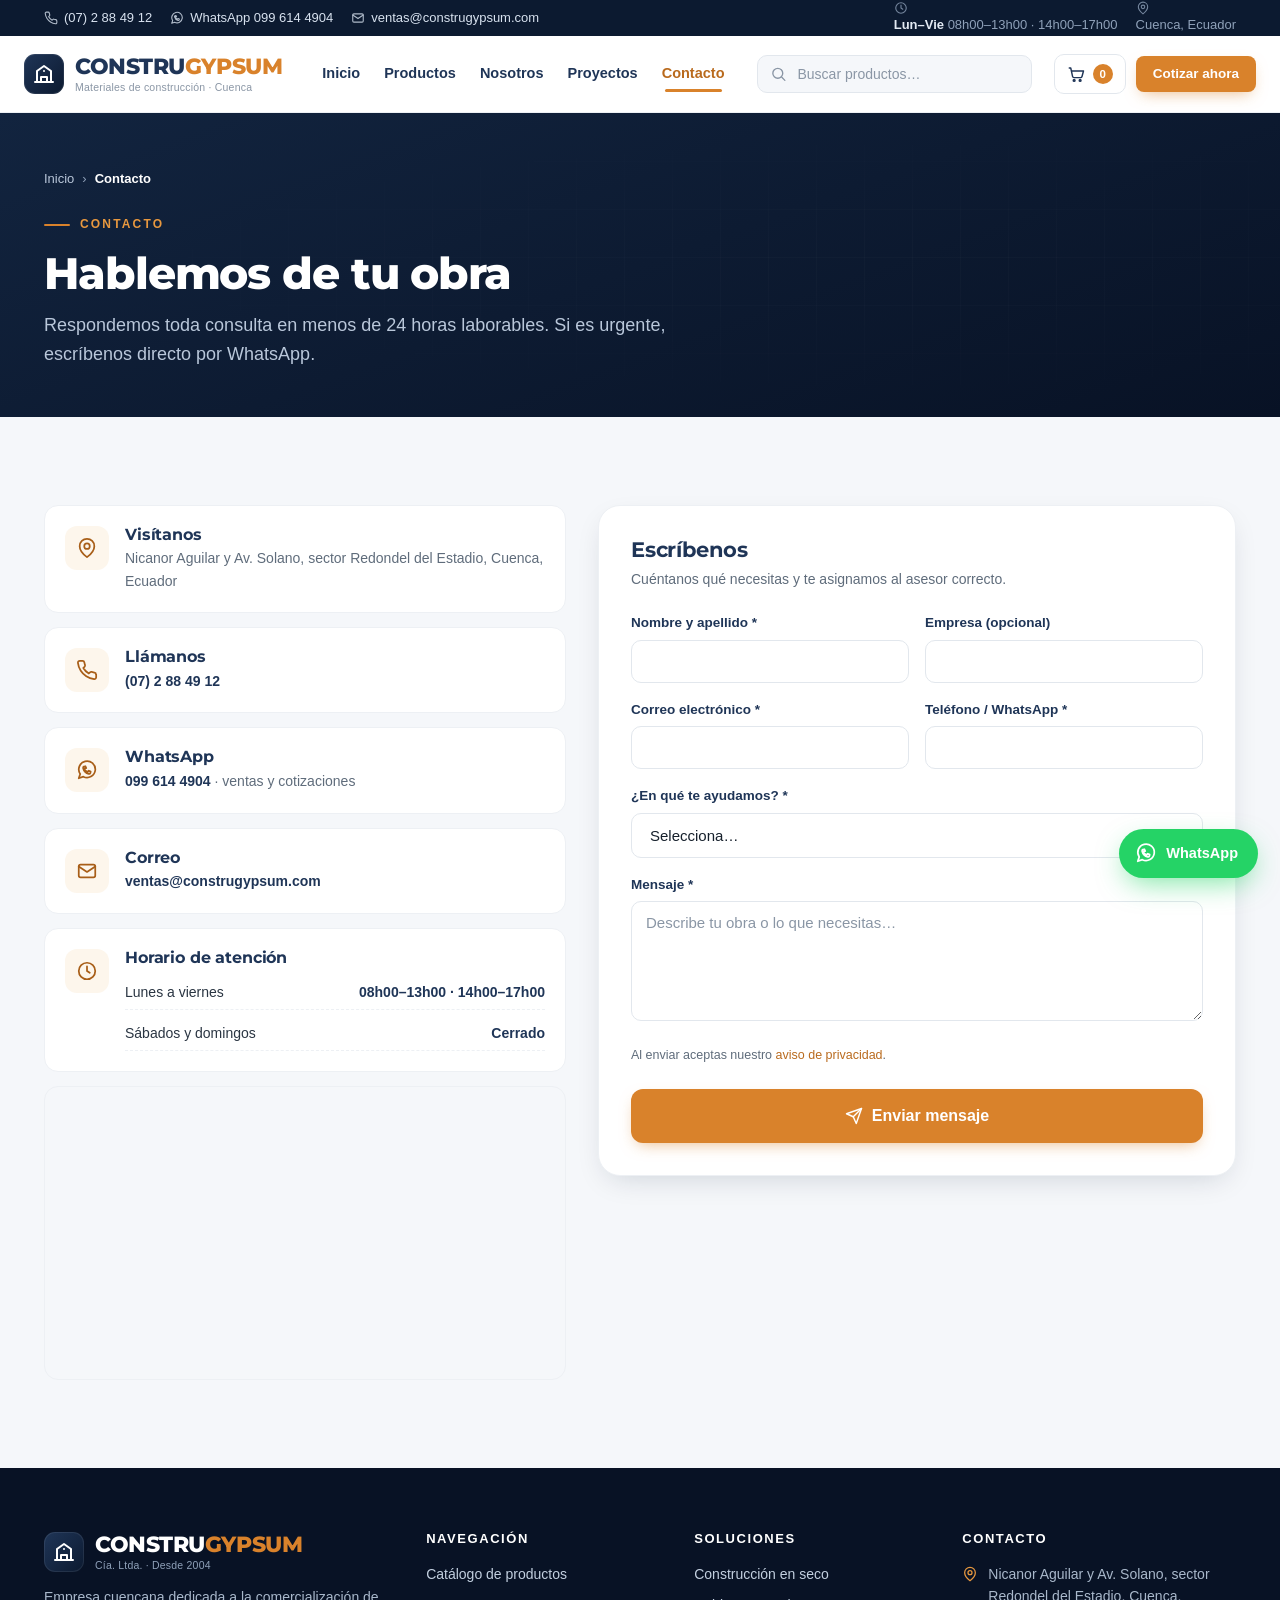
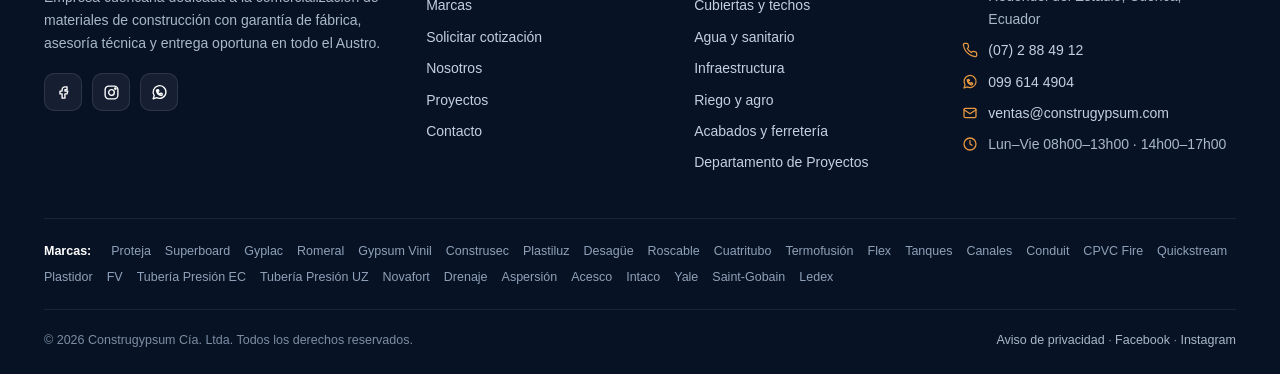
==== commit 8afaa52f: "Sitio v2: versionar CSS/JS para evitar caché antigua" ====
--- a/contacto.html
+++ b/contacto.html
@@ -16,7 +16,7 @@
   <link rel="preconnect" href="https://fonts.googleapis.com">
   <link rel="preconnect" href="https://fonts.gstatic.com" crossorigin>
   <link href="https://fonts.googleapis.com/css2?family=Montserrat:wght@700;800&family=Inter:wght@400;500;600;700&display=swap" rel="stylesheet">
-  <link rel="stylesheet" href="assets/css/styles.css">
+  <link rel="stylesheet" href="assets/css/styles.css?v=20261015b">
 </head>
 <body>
   <a class="skip-link" href="#main">Saltar al contenido</a>
@@ -170,6 +170,6 @@
   </footer>
   <button class="to-top" aria-label="Volver arriba"><svg class="" viewBox="0 0 24 24" fill="none" stroke="currentColor" stroke-width="1.9" stroke-linecap="round" stroke-linejoin="round" aria-hidden="true"><path d="M12 19V5M5 12l7-7 7 7"/></svg></button>
   <a class="wa-float" href="https://wa.me/593996144904?text=Hola%20Construgypsum%2C%20necesito%20informaci%C3%B3n" target="_blank" rel="noopener" aria-label="Escribir por WhatsApp"><svg class="" viewBox="0 0 24 24" fill="none" stroke="currentColor" stroke-width="1.9" stroke-linecap="round" stroke-linejoin="round" aria-hidden="true"><path d="M3 21l1.6-4.7A9 9 0 1 1 8 19.3L3 21z"/><path d="M9 10.2c.3 1.6 2.2 3.5 3.8 3.8l1.2-1.2 2 1-.4 1.7c-.3.6-1 .9-1.7.7A8.6 8.6 0 0 1 7.8 10c-.2-.7.1-1.4.7-1.7l1.7-.4 1 2L9 10.2z"/></svg><span>WhatsApp</span></a>
-  <script src="assets/js/brands.js"></script><script src="assets/js/main.js"></script>
+  <script src="assets/js/brands.js?v=20261015b"></script><script src="assets/js/main.js?v=20261015b"></script>
 </body>
 </html>
--- a/assets/css/styles.css
+++ b/assets/css/styles.css
@@ -1,295 +1,869 @@
 /* ============================================================
-   CONSTRUGYPSUM — Hoja de estilos global
-   Paleta: Azul marino #1F3557 · Naranja #D9822B · Gris #F4F6F8
+   CONSTRUGYPSUM — Sistema de diseño v2 (2026)
+   Base: Azul marino #1F3557 · Naranja #D9822B
+   Tipografía: Montserrat (titulares) · Inter (texto / UI)
    ============================================================ */
 
 :root {
-  --navy: #1F3557;
-  --navy-dark: #16263F;
-  --orange: #D9822B;
-  --orange-dark: #B96A1D;
-  --orange-light: #F8ECDD;
-  --light: #F4F6F8;
-  --text: #2B3440;
-  --muted: #66707C;
-  --border: #DDE3EA;
+  /* Marca */
+  --navy-950: #081225;
+  --navy-900: #0C1A30;
+  --navy-800: #12243F;
+  --navy-700: #1F3557;
+  --navy-600: #2C4A76;
+  --navy-500: #3E5F8F;
+  --orange-700: #A85E18;
+  --orange-600: #B96A1D;
+  --orange-500: #D9822B;
+  --orange-400: #E8983F;
+  --orange-100: #FBEBD9;
+  --orange-50:  #FDF6EC;
+
+  /* Neutros */
+  --ink: #16202C;
+  --text: #2A3542;
+  --muted: #5F6C7B;
+  --muted-2: #8A96A5;
+  --line: #E2E7ED;
+  --line-2: #EDF0F4;
+  --slate-50: #F5F7FA;
+  --sand: #F7F4EF;
   --white: #FFFFFF;
-  --green: #2C7A4B;
-  --red: #B3402A;
-  --radius: 10px;
-  --shadow: 0 4px 14px rgba(22, 38, 63, 0.10);
-  --shadow-lg: 0 10px 30px rgba(22, 38, 63, 0.16);
-}
-
-* { margin: 0; padding: 0; box-sizing: border-box; }
-
-html { scroll-behavior: smooth; }
-
+
+  /* Estado */
+  --green: #1F7A48;
+  --green-50: #E9F5EE;
+  --red: #B23A2A;
+  --wa: #25D366;
+
+  /* Forma */
+  --r-sm: 8px;
+  --r: 14px;
+  --r-lg: 22px;
+  --r-pill: 999px;
+  --shadow-xs: 0 1px 2px rgba(12, 26, 48, .06);
+  --shadow-sm: 0 2px 8px rgba(12, 26, 48, .08);
+  --shadow: 0 10px 30px -10px rgba(12, 26, 48, .18);
+  --shadow-lg: 0 24px 60px -20px rgba(12, 26, 48, .30);
+  --ring: 0 0 0 3px rgba(217, 130, 43, .35);
+
+  /* Tipografía */
+  --font-display: 'Montserrat', 'Segoe UI', Arial, sans-serif;
+  --font-body: 'Inter', 'Segoe UI', Arial, sans-serif;
+
+  /* Layout */
+  --container: 1240px;
+  --gutter: 24px;
+  --header-h: 76px;
+}
+
+/* ---------- Reset y base ---------- */
+*, *::before, *::after { box-sizing: border-box; margin: 0; padding: 0; }
+html { scroll-behavior: smooth; -webkit-text-size-adjust: 100%; }
 body {
-  font-family: 'Montserrat', 'Segoe UI', Arial, sans-serif;
+  font-family: var(--font-body);
   color: var(--text);
   background: var(--white);
   line-height: 1.6;
   font-size: 16px;
-}
-
-img { max-width: 100%; display: block; }
-
-a { color: var(--orange-dark); text-decoration: none; }
+  -webkit-font-smoothing: antialiased;
+  -moz-osx-font-smoothing: grayscale;
+}
+img, svg { max-width: 100%; display: block; }
+a { color: var(--orange-600); text-decoration: none; }
 a:hover { text-decoration: underline; }
-
-.container { max-width: 1180px; margin: 0 auto; padding: 0 24px; }
-
-/* ---------- Placeholder de imagen ----------
-   Reemplazar cada .img-ph por la fotografía indicada en su etiqueta. */
+button { font-family: inherit; }
+h1, h2, h3, h4 { font-family: var(--font-display); color: var(--navy-700); line-height: 1.15; letter-spacing: -0.01em; }
+h1 { font-size: clamp(34px, 4.6vw, 58px); font-weight: 800; letter-spacing: -0.025em; }
+h2 { font-size: clamp(27px, 3.2vw, 40px); font-weight: 800; letter-spacing: -0.02em; }
+h3 { font-size: 19px; font-weight: 700; }
+strong { font-weight: 600; }
+::selection { background: var(--orange-100); color: var(--navy-900); }
+
+:focus-visible { outline: none; box-shadow: var(--ring); border-radius: 6px; }
+
+.container { max-width: var(--container); margin: 0 auto; padding: 0 var(--gutter); }
+.container--narrow { max-width: 860px; }
+
+.skip-link {
+  position: absolute; left: 12px; top: -60px; z-index: 1000;
+  background: var(--navy-900); color: #fff; padding: 10px 16px; border-radius: 8px; font-weight: 600;
+}
+.skip-link:focus { top: 12px; }
+
+/* ---------- Tipografía utilitaria ---------- */
+.kicker {
+  display: inline-flex; align-items: center; gap: 10px;
+  text-transform: uppercase; letter-spacing: .18em; font-size: 12px;
+  font-weight: 700; color: var(--orange-600); margin-bottom: 14px;
+}
+.kicker::before { content: ""; width: 26px; height: 2px; background: var(--orange-500); border-radius: 2px; }
+.section-head { max-width: 720px; margin-bottom: 44px; }
+.section-head--center { margin-left: auto; margin-right: auto; text-align: center; }
+.section-head--center .kicker::before { display: none; }
+.section-head .sub { color: var(--muted); font-size: 17px; margin-top: 14px; max-width: 640px; }
+.section-head--center .sub { margin-left: auto; margin-right: auto; }
+.section-head--row { display: flex; align-items: flex-end; justify-content: space-between; gap: 24px; max-width: none; }
+.section-head--row > div { max-width: 720px; }
+.lead { font-size: 18px; color: var(--muted); }
+.small { font-size: 13px; color: var(--muted); }
+.text-center { text-align: center; }
+.mt-1 { margin-top: 8px; } .mt-2 { margin-top: 16px; } .mt-3 { margin-top: 24px; } .mt-4 { margin-top: 40px; } .mt-5 { margin-top: 64px; }
+.mb-2 { margin-bottom: 16px; } .mb-3 { margin-bottom: 24px; }
+.hidden { display: none !important; }
+.sr-only { position: absolute; width: 1px; height: 1px; overflow: hidden; clip: rect(0 0 0 0); white-space: nowrap; }
+
+/* ---------- Botones ---------- */
+.btn {
+  display: inline-flex; align-items: center; justify-content: center; gap: 9px;
+  padding: 14px 24px; border-radius: 10px; border: 1.5px solid transparent;
+  font-weight: 600; font-size: 15px; line-height: 1.1; cursor: pointer;
+  transition: background .18s ease, color .18s ease, transform .18s ease, box-shadow .18s ease, border-color .18s ease;
+  text-decoration: none !important; white-space: nowrap;
+}
+.btn svg { width: 18px; height: 18px; flex: none; }
+.btn:active { transform: translateY(1px); }
+.btn-primary { background: var(--orange-500); color: #fff; box-shadow: 0 6px 16px -6px rgba(217,130,43,.6); }
+.btn-primary:hover { background: var(--orange-600); transform: translateY(-1px); box-shadow: 0 10px 22px -8px rgba(217,130,43,.7); }
+.btn-navy { background: var(--navy-700); color: #fff; }
+.btn-navy:hover { background: var(--navy-800); transform: translateY(-1px); }
+.btn-outline { background: transparent; color: var(--navy-700); border-color: var(--navy-700); }
+.btn-outline:hover { background: var(--navy-700); color: #fff; }
+.btn-ghost { background: transparent; color: var(--navy-700); border-color: var(--line); }
+.btn-ghost:hover { border-color: var(--navy-700); background: var(--slate-50); }
+.btn-light { background: #fff; color: var(--navy-800); }
+.btn-light:hover { background: var(--sand); }
+.btn-white-outline { background: transparent; color: #fff; border-color: rgba(255,255,255,.45); }
+.btn-white-outline:hover { background: rgba(255,255,255,.1); border-color: #fff; }
+.btn-wa { background: var(--wa); color: #fff; }
+.btn-wa:hover { background: #1EBE5A; transform: translateY(-1px); }
+.btn-sm { padding: 10px 16px; font-size: 13.5px; border-radius: 8px; }
+.btn-sm svg { width: 15px; height: 15px; }
+.btn-lg { padding: 17px 30px; font-size: 16px; border-radius: 12px; }
+.btn-block { display: flex; width: 100%; }
+.btn[disabled] { opacity: .5; cursor: not-allowed; }
+.link-arrow { font-weight: 600; color: var(--navy-700); display: inline-flex; align-items: center; gap: 6px; }
+.link-arrow::after { content: "→"; transition: transform .18s; }
+.link-arrow:hover { text-decoration: none; color: var(--orange-600); }
+.link-arrow:hover::after { transform: translateX(3px); }
+
+/* ---------- Barra superior ---------- */
+.topbar { background: var(--navy-900); color: #B9C7DA; font-size: 13px; }
+.topbar .container { display: flex; justify-content: space-between; align-items: center; gap: 14px; min-height: 36px; }
+.topbar a { color: #D8E2EF; display: inline-flex; align-items: center; gap: 6px; }
+.topbar a:hover { color: #fff; text-decoration: none; }
+.topbar svg { width: 14px; height: 14px; opacity: .8; }
+.topbar .tb-left, .topbar .tb-right { display: flex; gap: 18px; align-items: center; flex-wrap: wrap; }
+.topbar .tb-right { color: #8FA1B9; }
+.topbar .tb-right strong { color: #E3EAF3; font-weight: 600; }
+
+/* ---------- Header ---------- */
+.site-header {
+  position: sticky; top: 0; z-index: 500;
+  background: rgba(255,255,255,.92);
+  backdrop-filter: saturate(180%) blur(12px);
+  -webkit-backdrop-filter: saturate(180%) blur(12px);
+  border-bottom: 1px solid var(--line-2);
+  transition: box-shadow .2s;
+}
+.site-header.is-scrolled { box-shadow: 0 6px 24px -12px rgba(12,26,48,.25); }
+.site-header .container { display: flex; align-items: center; gap: 22px; height: var(--header-h); max-width: 1320px; }
+.logo { display: flex; align-items: center; gap: 11px; text-decoration: none !important; flex: none; }
+.logo-mark {
+  width: 40px; height: 40px; border-radius: 11px;
+  background: linear-gradient(135deg, var(--navy-700), var(--navy-900));
+  display: grid; place-items: center; color: #fff; box-shadow: inset 0 0 0 1px rgba(255,255,255,.08);
+}
+.logo-mark svg { width: 24px; height: 24px; }
+.logo-text { display: flex; flex-direction: column; line-height: 1; }
+.logo-main { font-family: var(--font-display); font-size: 22px; font-weight: 800; color: var(--navy-700); letter-spacing: -0.02em; }
+.logo-main span { color: var(--orange-500); }
+.logo-tag { font-size: 10.5px; color: var(--muted-2); margin-top: 4px; letter-spacing: .02em; }
+
+.main-nav { display: flex; align-items: center; gap: 4px; margin-left: 8px; }
+.main-nav a {
+  color: var(--navy-700); font-weight: 600; font-size: 14.5px; text-decoration: none !important;
+  padding: 9px 13px; border-radius: 9px; position: relative; transition: background .15s, color .15s;
+}
+.main-nav a:hover { background: var(--slate-50); }
+.main-nav a.active { color: var(--orange-600); }
+.main-nav a.active::after {
+  content: ""; position: absolute; left: 13px; right: 13px; bottom: 3px; height: 2.5px; border-radius: 2px; background: var(--orange-500);
+}
+
+.header-search { flex: 1 1 200px; min-width: 190px; max-width: 340px; margin-left: auto; position: relative; }
+.header-search input {
+  width: 100%; padding: 10px 14px 10px 40px; border: 1.5px solid var(--line); border-radius: 10px;
+  font-size: 14px; font-family: inherit; background: var(--slate-50); transition: border-color .15s, background .15s;
+}
+.header-search input:focus { background: #fff; border-color: var(--navy-500); box-shadow: none; outline: none; }
+.header-search svg { position: absolute; left: 13px; top: 50%; transform: translateY(-50%); width: 17px; height: 17px; color: var(--muted-2); pointer-events: none; }
+
+.nav-cta { display: flex; align-items: center; gap: 10px; flex: none; }
+.quote-link {
+  position: relative; display: inline-flex; align-items: center; gap: 8px; font-weight: 600; font-size: 14px;
+  color: var(--navy-700); text-decoration: none !important; padding: 9px 12px; border-radius: 10px; border: 1.5px solid var(--line);
+  transition: border-color .15s, background .15s;
+}
+.quote-link:hover { border-color: var(--navy-700); }
+.quote-link svg { width: 18px; height: 18px; }
+.quote-badge {
+  background: var(--orange-500); color: #fff; border-radius: var(--r-pill);
+  font-size: 11.5px; font-weight: 700; min-width: 20px; height: 20px; padding: 0 6px; display: inline-grid; place-items: center;
+}
+.quote-badge.is-bump { animation: bump .4s ease; }
+@keyframes bump { 0% { transform: scale(1); } 40% { transform: scale(1.35); } 100% { transform: scale(1); } }
+
+.nav-toggle { display: none; background: none; border: 1.5px solid var(--line); border-radius: 10px; width: 44px; height: 44px; color: var(--navy-700); cursor: pointer; place-items: center; }
+.nav-toggle svg { width: 22px; height: 22px; }
+
+/* Drawer móvil */
+.drawer { position: fixed; inset: 0; z-index: 600; display: none; }
+.drawer.open { display: block; }
+.drawer-backdrop { position: absolute; inset: 0; background: rgba(8,18,37,.5); backdrop-filter: blur(2px); }
+.drawer-panel {
+  position: absolute; top: 0; right: 0; bottom: 0; width: min(360px, 88vw); background: #fff;
+  padding: 22px 22px 32px; display: flex; flex-direction: column; gap: 6px; overflow-y: auto;
+  box-shadow: var(--shadow-lg); animation: slideIn .25s ease;
+}
+@keyframes slideIn { from { transform: translateX(30px); opacity: 0; } to { transform: none; opacity: 1; } }
+.drawer-head { display: flex; align-items: center; justify-content: space-between; margin-bottom: 14px; }
+.drawer-close { background: var(--slate-50); border: none; width: 40px; height: 40px; border-radius: 10px; display: grid; place-items: center; cursor: pointer; color: var(--navy-700); }
+.drawer-close svg { width: 20px; height: 20px; }
+.drawer-panel a.nav-item { display: block; padding: 13px 12px; border-radius: 10px; font-weight: 600; font-size: 16px; color: var(--navy-700); text-decoration: none !important; }
+.drawer-panel a.nav-item:hover, .drawer-panel a.nav-item.active { background: var(--slate-50); color: var(--orange-600); }
+.drawer-panel .drawer-foot { margin-top: auto; padding-top: 18px; border-top: 1px solid var(--line-2); display: grid; gap: 10px; }
+.drawer-panel .drawer-contact { font-size: 13.5px; color: var(--muted); display: grid; gap: 6px; }
+
+/* ---------- Hero ---------- */
+.hero {
+  position: relative; overflow: hidden; color: #fff;
+  background:
+    radial-gradient(900px 500px at 85% -10%, rgba(217,130,43,.28), transparent 60%),
+    radial-gradient(700px 500px at -10% 110%, rgba(62,95,143,.45), transparent 60%),
+    linear-gradient(160deg, var(--navy-800) 0%, var(--navy-900) 60%, var(--navy-950) 100%);
+}
+.hero::before {
+  content: ""; position: absolute; inset: 0; pointer-events: none; opacity: .35;
+  background-image:
+    linear-gradient(rgba(255,255,255,.06) 1px, transparent 1px),
+    linear-gradient(90deg, rgba(255,255,255,.06) 1px, transparent 1px);
+  background-size: 48px 48px;
+  mask-image: radial-gradient(ellipse at 60% 40%, #000 20%, transparent 75%);
+  -webkit-mask-image: radial-gradient(ellipse at 60% 40%, #000 20%, transparent 75%);
+}
+.hero .container {
+  position: relative; display: grid; grid-template-columns: 1.15fr .85fr; gap: 56px; align-items: center;
+  padding-top: 72px; padding-bottom: 72px;
+}
+.hero-eyebrow {
+  display: inline-flex; align-items: center; gap: 10px; padding: 7px 14px 7px 8px; border-radius: var(--r-pill);
+  background: rgba(255,255,255,.08); border: 1px solid rgba(255,255,255,.14); font-size: 13px; font-weight: 500; color: #DCE5F0; margin-bottom: 24px;
+}
+.hero-eyebrow .dot { width: 22px; height: 22px; border-radius: 50%; background: var(--orange-500); display: grid; place-items: center; font-size: 11px; font-weight: 800; color: #fff; }
+.hero h1 { color: #fff; max-width: 640px; }
+.hero h1 em { color: var(--orange-400); font-style: normal; position: relative; white-space: nowrap; }
+.hero h1 em::after {
+  content: ""; position: absolute; left: 0; right: 0; bottom: 2px; height: 5px; border-radius: 3px;
+  background: rgba(232,152,63,.35);
+}
+.hero .lead { color: #C3D0E0; margin: 22px 0 32px; max-width: 540px; font-size: 18.5px; }
+.hero-actions { display: flex; gap: 14px; flex-wrap: wrap; }
+.hero-trust { margin-top: 44px; display: grid; grid-template-columns: repeat(4, auto); gap: 32px; justify-content: start; }
+.hero-trust div { font-size: 13px; color: #A9B8CB; line-height: 1.3; }
+.hero-trust strong { display: block; font-family: var(--font-display); font-size: 28px; font-weight: 800; color: #fff; letter-spacing: -0.02em; margin-bottom: 2px; }
+.hero-trust strong span { color: var(--orange-400); }
+
+/* Tarjeta de cotización rápida */
+.quick-quote {
+  background: #fff; color: var(--text); border-radius: var(--r-lg); padding: 28px; box-shadow: var(--shadow-lg);
+  position: relative;
+}
+.quick-quote::before {
+  content: ""; position: absolute; inset: -1px; border-radius: inherit; padding: 1px; pointer-events: none;
+  background: linear-gradient(135deg, rgba(217,130,43,.6), rgba(255,255,255,.1) 40%, rgba(255,255,255,.1));
+  -webkit-mask: linear-gradient(#000 0 0) content-box, linear-gradient(#000 0 0); -webkit-mask-composite: xor; mask-composite: exclude;
+}
+.quick-quote h3 { font-size: 19px; display: flex; align-items: center; gap: 10px; }
+.quick-quote h3 .pill { font-family: var(--font-body); font-size: 11px; font-weight: 700; letter-spacing: .08em; text-transform: uppercase; background: var(--orange-50); color: var(--orange-700); padding: 4px 9px; border-radius: var(--r-pill); }
+.quick-quote p { font-size: 13.5px; color: var(--muted); margin: 6px 0 16px; }
+.quick-quote textarea { min-height: 118px; font-size: 14px; }
+.quick-quote .row { display: grid; grid-template-columns: 1fr 1fr; gap: 10px; margin-top: 10px; }
+.quick-quote .actions { display: grid; grid-template-columns: 1fr 1fr; gap: 10px; margin-top: 14px; }
+.quick-quote .foot { font-size: 12px; color: var(--muted-2); margin: 12px 0 0; display: flex; align-items: center; gap: 6px; }
+.quick-quote .foot svg { width: 14px; height: 14px; color: var(--green); }
+
+/* ---------- Franja de confianza ---------- */
+.trust-strip { background: var(--sand); border-bottom: 1px solid var(--line-2); }
+.trust-strip .container { display: grid; grid-template-columns: repeat(4, 1fr); gap: 0; }
+.trust-item { display: flex; gap: 14px; align-items: center; padding: 22px 20px; border-left: 1px solid var(--line); }
+.trust-item:first-child { border-left: none; padding-left: 0; }
+.trust-item .ico { width: 44px; height: 44px; border-radius: 12px; background: #fff; border: 1px solid var(--line); display: grid; place-items: center; color: var(--navy-700); flex: none; }
+.trust-item .ico svg { width: 22px; height: 22px; }
+.trust-item strong { display: block; font-size: 15px; color: var(--navy-700); }
+.trust-item span { font-size: 13px; color: var(--muted); }
+
+/* ---------- Secciones ---------- */
+.section { padding: 88px 0; }
+.section--tight { padding: 64px 0; }
+.section--light { background: var(--slate-50); }
+.section--sand { background: var(--sand); }
+.section--navy { background: linear-gradient(160deg, var(--navy-800), var(--navy-950)); color: #fff; }
+.section--navy h2, .section--navy h3 { color: #fff; }
+.section--navy .kicker { color: var(--orange-400); }
+.section--navy .sub, .section--navy .lead { color: #B9C7DA; }
+.section--navy .section-head .sub { color: #B9C7DA; }
+
+.grid { display: grid; gap: 24px; }
+.grid-2 { grid-template-columns: repeat(2, 1fr); }
+.grid-3 { grid-template-columns: repeat(3, 1fr); }
+.grid-4 { grid-template-columns: repeat(4, 1fr); }
+.grid-6 { grid-template-columns: repeat(6, 1fr); }
+
+/* ---------- Tarjetas ---------- */
+.card {
+  background: #fff; border: 1px solid var(--line-2); border-radius: var(--r); box-shadow: var(--shadow-xs);
+  overflow: hidden; display: flex; flex-direction: column; transition: transform .2s ease, box-shadow .2s ease, border-color .2s ease;
+}
+.card:hover { transform: translateY(-3px); box-shadow: var(--shadow); border-color: var(--line); }
+.card-body { padding: 22px; flex: 1; display: flex; flex-direction: column; }
+.card h3 { font-size: 17.5px; margin-bottom: 8px; }
+.card p { font-size: 14px; color: var(--muted); }
+.card .card-actions { margin-top: auto; padding-top: 16px; display: flex; gap: 10px; flex-wrap: wrap; }
+.card--flat:hover { transform: none; box-shadow: var(--shadow-xs); }
+.tag {
+  display: inline-flex; align-items: center; gap: 6px; background: var(--orange-50); color: var(--orange-700);
+  font-size: 11px; font-weight: 700; text-transform: uppercase; letter-spacing: .08em;
+  border-radius: var(--r-pill); padding: 4px 10px; width: fit-content; margin-bottom: 12px;
+}
+.tag--navy { background: #EAF0F8; color: var(--navy-600); }
+.tag--green { background: var(--green-50); color: var(--green); }
+
+/* Marcador de imagen (a reemplazar por fotografías reales) */
 .img-ph {
-  background: repeating-linear-gradient(45deg, #E9EDF2, #E9EDF2 12px, #F4F6F8 12px, #F4F6F8 24px);
-  border: 1.5px dashed #B9C4D0;
-  border-radius: var(--radius);
-  display: flex;
-  align-items: flex-end;
-  justify-content: flex-start;
-  min-height: 180px;
-  position: relative;
-  overflow: hidden;
+  position: relative; overflow: hidden; min-height: 200px; border-radius: var(--r);
+  background:
+    linear-gradient(135deg, #E8EDF3 0%, #F3F6F9 50%, #E6EBF1 100%);
+  display: flex; align-items: flex-end;
 }
 .img-ph::before {
-  content: "IMAGEN";
-  position: absolute; top: 10px; right: 12px;
-  font-size: 10px; letter-spacing: 2px; font-weight: 700; color: #9AA7B5;
+  content: ""; position: absolute; inset: 0; opacity: .5;
+  background-image: repeating-linear-gradient(135deg, transparent 0 14px, rgba(31,53,87,.05) 14px 15px);
+}
+.img-ph::after {
+  content: ""; position: absolute; top: 50%; left: 50%; width: 46px; height: 46px; transform: translate(-50%,-60%);
+  opacity: .22; background-repeat: no-repeat; background-size: contain;
+  background-image: url("data:image/svg+xml,%3Csvg xmlns='http://www.w3.org/2000/svg' viewBox='0 0 24 24' fill='none' stroke='%231F3557' stroke-width='1.6' stroke-linecap='round' stroke-linejoin='round'%3E%3Crect x='3' y='3' width='18' height='18' rx='2'/%3E%3Ccircle cx='8.5' cy='8.5' r='1.5'/%3E%3Cpath d='M21 15l-5-5L5 21'/%3E%3C/svg%3E");
 }
 .img-ph .ph-label {
-  font-size: 11.5px; color: var(--muted); font-style: italic;
-  padding: 8px 12px; background: rgba(255,255,255,0.85);
-  border-top-right-radius: 8px; max-width: 100%;
-}
-.img-ph--tall { min-height: 320px; }
-.img-ph--hero { min-height: 420px; border-radius: 0; border: none; }
+  position: relative; z-index: 1; font-size: 11.5px; color: var(--muted); font-style: italic;
+  padding: 8px 12px; background: rgba(255,255,255,.88); border-top-right-radius: 8px; max-width: 100%;
+}
+.img-ph--tall { min-height: 360px; }
 .img-ph--sq { aspect-ratio: 1 / 1; min-height: 0; }
 .img-ph--wide { aspect-ratio: 16 / 7; min-height: 0; }
-
-/* ---------- Botones ---------- */
-.btn {
-  display: inline-block; padding: 13px 26px; border-radius: 8px;
-  font-weight: 700; font-size: 15px; cursor: pointer; border: none;
-  transition: all .18s ease; text-decoration: none !important; text-align: center;
-}
-.btn-primary { background: var(--orange); color: var(--white); }
-.btn-primary:hover { background: var(--orange-dark); transform: translateY(-1px); }
-.btn-outline { background: transparent; color: var(--navy); border: 2px solid var(--navy); }
-.btn-outline:hover { background: var(--navy); color: var(--white); }
-.btn-light { background: var(--white); color: var(--navy); }
-.btn-light:hover { background: var(--light); }
-.btn-sm { padding: 9px 16px; font-size: 13.5px; }
-.btn-block { display: block; width: 100%; }
-
-/* ---------- Barra superior ---------- */
-.topbar {
-  background: var(--navy-dark); color: #C9D4E3; font-size: 13px;
-  padding: 7px 0;
-}
-.topbar .container { display: flex; justify-content: space-between; flex-wrap: wrap; gap: 8px; }
-.topbar a { color: #C9D4E3; }
-.topbar strong { color: var(--white); }
-
-/* ---------- Header / Navegación ---------- */
-.site-header {
-  background: var(--white); position: sticky; top: 0; z-index: 200;
-  box-shadow: 0 2px 10px rgba(22,38,63,.08);
-}
-.site-header .container {
-  display: flex; align-items: center; justify-content: space-between;
-  padding-top: 14px; padding-bottom: 14px; gap: 18px;
-}
-.logo { display: flex; flex-direction: column; line-height: 1.05; text-decoration: none !important; }
-.logo .logo-main { font-size: 26px; font-weight: 800; color: var(--navy); letter-spacing: -0.5px; }
-.logo .logo-main span { color: var(--orange); }
-.logo .logo-tag { font-size: 10.5px; color: var(--muted); font-style: italic; }
-
-.main-nav { display: flex; align-items: center; gap: 26px; }
-.main-nav a {
-  color: var(--navy); font-weight: 600; font-size: 15px; text-decoration: none !important;
-  padding: 4px 0; border-bottom: 2.5px solid transparent;
-}
-.main-nav a:hover, .main-nav a.active { border-bottom-color: var(--orange); color: var(--orange-dark); }
-
-.nav-cta { display: flex; align-items: center; gap: 14px; }
-.quote-link { position: relative; font-weight: 700; color: var(--navy); text-decoration: none !important; font-size: 14px; }
-.quote-badge {
-  background: var(--orange); color: var(--white); border-radius: 50%;
-  font-size: 11px; font-weight: 800; padding: 2px 7px; margin-left: 4px;
-}
-
-.nav-toggle { display: none; background: none; border: none; font-size: 26px; color: var(--navy); cursor: pointer; }
-
-/* ---------- Hero ---------- */
-.hero { background: var(--navy); color: var(--white); position: relative; overflow: hidden; }
-.hero .container {
-  display: grid; grid-template-columns: 1.1fr 1fr; gap: 40px;
-  align-items: center; padding-top: 64px; padding-bottom: 64px;
-}
-.hero h1 { font-size: 42px; line-height: 1.15; font-weight: 800; }
-.hero h1 em { color: var(--orange); font-style: normal; }
-.hero p.lead { margin: 18px 0 28px; color: #C9D4E3; font-size: 18px; max-width: 520px; }
-.hero-actions { display: flex; gap: 14px; flex-wrap: wrap; }
-.hero-trust { margin-top: 30px; display: flex; gap: 26px; flex-wrap: wrap; }
-.hero-trust div { font-size: 13px; color: #C9D4E3; }
-.hero-trust strong { display: block; font-size: 22px; color: var(--orange); }
-
-/* ---------- Secciones ---------- */
-.section { padding: 64px 0; }
-.section--light { background: var(--light); }
-.section--navy { background: var(--navy); color: var(--white); }
-.kicker {
-  text-transform: uppercase; letter-spacing: 3px; font-size: 12px;
-  font-weight: 700; color: var(--orange); margin-bottom: 8px;
-}
-.section h2 { font-size: 31px; color: var(--navy); font-weight: 800; margin-bottom: 12px; }
-.section--navy h2 { color: var(--white); }
-.section .sub { color: var(--muted); max-width: 640px; margin-bottom: 36px; }
-.section--navy .sub { color: #C9D4E3; }
-
-/* ---------- Tarjetas de producto ---------- */
-.grid { display: grid; gap: 24px; }
-.grid-3 { grid-template-columns: repeat(3, 1fr); }
-.grid-4 { grid-template-columns: repeat(4, 1fr); }
-.grid-2 { grid-template-columns: repeat(2, 1fr); }
-
-.card {
-  background: var(--white); border-radius: var(--radius); box-shadow: var(--shadow);
-  overflow: hidden; display: flex; flex-direction: column; transition: transform .18s, box-shadow .18s;
-}
-.card:hover { transform: translateY(-4px); box-shadow: var(--shadow-lg); }
-.card-body { padding: 20px; flex: 1; display: flex; flex-direction: column; }
-.card h3 { color: var(--navy); font-size: 17px; margin-bottom: 6px; }
-.card .brand-tag {
-  display: inline-block; background: var(--orange-light); color: var(--orange-dark);
-  font-size: 11px; font-weight: 700; text-transform: uppercase; letter-spacing: 1px;
-  border-radius: 20px; padding: 3px 10px; margin-bottom: 10px; width: fit-content;
-}
-.card p { font-size: 13.5px; color: var(--muted); margin-bottom: 14px; }
-.card .card-actions { margin-top: auto; display: flex; gap: 10px; flex-wrap: wrap; }
-.price-note { font-size: 13px; font-weight: 700; color: var(--green); margin-bottom: 10px; }
-
-/* ---------- Filtros de catálogo ---------- */
-.catalog-tools {
-  display: flex; gap: 14px; flex-wrap: wrap; align-items: center; margin-bottom: 30px;
-}
-.catalog-tools input[type="search"], .catalog-tools select {
-  padding: 12px 16px; border: 1.5px solid var(--border); border-radius: 8px;
-  font-size: 15px; font-family: inherit; min-width: 220px;
-}
-.catalog-tools input[type="search"] { flex: 1; }
-.chipbar { display: flex; gap: 10px; flex-wrap: wrap; margin-bottom: 26px; }
-.chip {
-  border: 1.5px solid var(--border); background: var(--white); border-radius: 20px;
-  padding: 7px 16px; font-size: 13.5px; font-weight: 600; color: var(--navy); cursor: pointer;
-}
-.chip.active, .chip:hover { background: var(--navy); color: var(--white); border-color: var(--navy); }
+.img-ph--dark { background: linear-gradient(135deg, #1B2E4B, #0F1E35); }
+.img-ph--dark .ph-label { background: rgba(8,18,37,.7); color: #B9C7DA; }
+.img-ph--dark::after { filter: invert(1); opacity: .25; }
+.card > .img-ph { border-radius: 0; min-height: 190px; }
+
+/* ---------- MARCAS (muro de 29 marcas por prioridad) ---------- */
+.brand-wall { display: grid; gap: 18px; }
+.brand-wall--tier1 { grid-template-columns: repeat(4, 1fr); }
+.brand-wall--tier2 { grid-template-columns: repeat(6, 1fr); gap: 14px; }
+.brand-tier-label {
+  display: flex; align-items: center; gap: 14px; margin: 44px 0 18px; color: var(--muted); font-size: 13px; font-weight: 600; letter-spacing: .06em; text-transform: uppercase;
+}
+.brand-tier-label::after { content: ""; flex: 1; height: 1px; background: var(--line); }
+
+.brand-tile {
+  --hue: 215;
+  position: relative; display: flex; flex-direction: column; gap: 14px;
+  background: #fff; border: 1px solid var(--line-2); border-radius: var(--r); padding: 22px;
+  text-decoration: none !important; color: var(--text); box-shadow: var(--shadow-xs);
+  transition: transform .2s ease, box-shadow .2s ease, border-color .2s ease; overflow: hidden; min-height: 100%;
+}
+.brand-tile:hover { transform: translateY(-4px); box-shadow: var(--shadow); border-color: hsl(var(--hue) 40% 80%); }
+.brand-tile .rank {
+  position: absolute; top: 14px; right: 14px; font-size: 11px; font-weight: 700; color: var(--muted-2);
+  background: var(--slate-50); border-radius: var(--r-pill); padding: 3px 8px; letter-spacing: .04em;
+}
+.brand-logo {
+  position: relative; display: grid; place-items: center; height: 108px; border-radius: 12px;
+  background: linear-gradient(135deg, hsl(var(--hue) 45% 96%), hsl(var(--hue) 35% 91%));
+  border: 1px dashed hsl(var(--hue) 30% 78%); overflow: hidden;
+}
+.brand-logo img { max-height: 70%; max-width: 78%; object-fit: contain; }
+.brand-logo.has-img { background: #fff; border-style: solid; border-color: var(--line-2); }
+.brand-logo.has-img .brand-wordmark { display: none; }
+.brand-wordmark {
+  font-family: var(--font-display); font-weight: 800; font-size: 23px; letter-spacing: -0.02em; line-height: 1;
+  color: hsl(var(--hue) 45% 28%); text-align: center; padding: 0 14px; text-transform: uppercase;
+}
+.brand-wordmark small { display: block; font-family: var(--font-body); font-size: 9.5px; font-weight: 600; letter-spacing: .14em; color: hsl(var(--hue) 25% 55%); margin-top: 8px; }
+.brand-meta strong { display: block; font-family: var(--font-display); font-size: 17px; color: var(--navy-700); font-weight: 700; letter-spacing: -0.01em; }
+.brand-meta span { display: block; font-size: 12.5px; color: var(--muted); margin-top: 2px; }
+.brand-tile p { font-size: 13.5px; color: var(--muted); line-height: 1.5; }
+.brand-tile .brand-foot { margin-top: auto; display: flex; align-items: center; justify-content: space-between; font-size: 13px; font-weight: 600; color: var(--navy-700); padding-top: 4px; }
+.brand-tile .brand-foot .count { font-weight: 500; color: var(--muted); }
+.brand-tile .brand-foot .go { color: var(--orange-600); display: inline-flex; align-items: center; gap: 4px; }
+.brand-tile .brand-foot .go::after { content: "→"; transition: transform .18s; }
+.brand-tile:hover .brand-foot .go::after { transform: translateX(3px); }
+
+/* Tier 2 — compactas */
+.brand-tile--sm { padding: 14px; gap: 10px; }
+.brand-tile--sm .brand-logo { height: 66px; border-radius: 10px; }
+.brand-tile--sm .brand-wordmark { font-size: 14.5px; }
+.brand-tile--sm .brand-wordmark small { display: none; }
+.brand-tile--sm .brand-meta strong { font-size: 13.5px; }
+.brand-tile--sm .brand-meta span { font-size: 11.5px; }
+.brand-tile--sm .rank { top: 9px; right: 9px; font-size: 10px; padding: 2px 6px; }
+
+/* Marquee de marcas (franja) */
+.brand-marquee { overflow: hidden; border-top: 1px solid var(--line-2); border-bottom: 1px solid var(--line-2); background: #fff; padding: 18px 0;
+  mask-image: linear-gradient(90deg, transparent, #000 8%, #000 92%, transparent); -webkit-mask-image: linear-gradient(90deg, transparent, #000 8%, #000 92%, transparent); }
+.brand-marquee .track { display: flex; gap: 48px; width: max-content; animation: marquee 60s linear infinite; }
+.brand-marquee:hover .track { animation-play-state: paused; }
+.brand-marquee .item { font-family: var(--font-display); font-weight: 800; font-size: 16px; letter-spacing: .04em; color: #AEB9C7; text-transform: uppercase; white-space: nowrap; display: inline-flex; align-items: center; gap: 48px; }
+.brand-marquee .item::after { content: "•"; color: var(--orange-400); font-size: 12px; }
+@keyframes marquee { from { transform: translateX(0); } to { transform: translateX(-50%); } }
+
+/* ---------- Soluciones / categorías ---------- */
+.solution-card {
+  position: relative; display: flex; flex-direction: column; gap: 14px; padding: 26px; border-radius: var(--r);
+  background: #fff; border: 1px solid var(--line-2); text-decoration: none !important; color: var(--text);
+  transition: transform .2s, box-shadow .2s, border-color .2s; min-height: 100%;
+}
+.solution-card:hover { transform: translateY(-3px); box-shadow: var(--shadow); border-color: var(--line); }
+.solution-card .ico {
+  width: 52px; height: 52px; border-radius: 14px; display: grid; place-items: center;
+  background: linear-gradient(135deg, var(--orange-50), var(--orange-100)); color: var(--orange-700);
+}
+.solution-card .ico svg { width: 26px; height: 26px; }
+.solution-card h3 { font-size: 18px; }
+.solution-card p { font-size: 14px; color: var(--muted); }
+.solution-card .brands { display: flex; flex-wrap: wrap; gap: 6px; margin-top: auto; }
+.solution-card .brands span { font-size: 11.5px; font-weight: 600; color: var(--navy-600); background: var(--slate-50); border-radius: var(--r-pill); padding: 4px 9px; }
+
+/* ---------- Proceso ---------- */
+.steps { display: grid; grid-template-columns: repeat(3, 1fr); gap: 24px; position: relative; counter-reset: step; }
+.step { position: relative; padding: 28px 26px 26px; background: rgba(255,255,255,.06); border: 1px solid rgba(255,255,255,.12); border-radius: var(--r); }
+.step .num {
+  width: 44px; height: 44px; border-radius: 12px; background: var(--orange-500); color: #fff;
+  display: grid; place-items: center; font-family: var(--font-display); font-weight: 800; font-size: 18px; margin-bottom: 18px;
+}
+.step h3 { font-size: 18px; margin-bottom: 8px; }
+.step p { color: #B9C7DA; font-size: 14.5px; }
+.step .time { margin-top: 14px; display: inline-flex; align-items: center; gap: 6px; font-size: 12.5px; font-weight: 600; color: var(--orange-400); }
+.step .time svg { width: 14px; height: 14px; }
+
+/* ---------- Segmentos ---------- */
+.segments { display: grid; grid-template-columns: repeat(4, 1fr); gap: 20px; }
+.segment { padding: 26px; border-radius: var(--r); background: #fff; border: 1px solid var(--line-2); display: flex; flex-direction: column; gap: 12px; }
+.segment .ico { width: 46px; height: 46px; border-radius: 12px; background: var(--slate-50); color: var(--navy-700); display: grid; place-items: center; }
+.segment .ico svg { width: 24px; height: 24px; }
+.segment h3 { font-size: 17px; }
+.segment p { font-size: 14px; color: var(--muted); }
+.segment ul { list-style: none; display: grid; gap: 7px; font-size: 13.5px; color: var(--text); }
+.segment li { display: flex; gap: 8px; align-items: flex-start; }
+.segment li::before { content: ""; flex: none; width: 16px; height: 16px; margin-top: 3px; border-radius: 50%; background: var(--green-50);
+  background-image: url("data:image/svg+xml,%3Csvg xmlns='http://www.w3.org/2000/svg' viewBox='0 0 24 24' fill='none' stroke='%231F7A48' stroke-width='3' stroke-linecap='round' stroke-linejoin='round'%3E%3Cpath d='M5 13l4 4L19 7'/%3E%3C/svg%3E");
+  background-size: 10px; background-position: center; background-repeat: no-repeat; }
+
+/* ---------- Proyectos ---------- */
+.project-card { position: relative; border-radius: var(--r); overflow: hidden; min-height: 360px; display: flex; align-items: flex-end; color: #fff; text-decoration: none !important; isolation: isolate; }
+.project-card .img-ph { position: absolute; inset: 0; border-radius: 0; min-height: 0; z-index: -1; align-items: flex-start; }
+.project-card .img-ph::after { transform: translate(-50%, -140%); }
+.project-card .img-ph .ph-label { border-radius: 0 0 8px 0; }
+.project-card::after { content: ""; position: absolute; inset: 0; background: linear-gradient(180deg, transparent 30%, rgba(8,18,37,.92)); z-index: 0; }
+.project-card .pc-body { position: relative; z-index: 1; padding: 26px; }
+.project-card .tag { background: rgba(255,255,255,.14); color: #fff; }
+.project-card h3 { color: #fff; font-size: 20px; margin-bottom: 6px; }
+.project-card p { font-size: 14px; color: #C3D0E0; }
+.project-card .stat { display: flex; gap: 18px; margin-top: 14px; font-size: 12.5px; color: #A9B8CB; }
+.project-card .stat strong { color: #fff; font-size: 15px; display: block; }
+.project-card:hover .img-ph { transform: scale(1.03); }
+.project-card .img-ph { transition: transform .5s ease; }
+
+.case { display: grid; grid-template-columns: 1fr 1fr; gap: 0; border-radius: var(--r-lg); overflow: hidden; background: #fff; border: 1px solid var(--line-2); box-shadow: var(--shadow-xs); }
+.case .img-ph { border-radius: 0; min-height: 100%; }
+.case .case-body { padding: 40px; }
+.case h3 { font-size: 24px; margin-bottom: 14px; }
+.case p { font-size: 15px; color: var(--text); margin-bottom: 10px; }
+.case p strong { color: var(--navy-700); }
+.case-stats { display: flex; gap: 28px; flex-wrap: wrap; margin: 20px 0; }
+.case-stats div { font-size: 12.5px; color: var(--muted); }
+.case-stats strong { display: block; font-family: var(--font-display); font-size: 24px; color: var(--orange-600); font-weight: 800; letter-spacing: -0.02em; }
+.case + .case { margin-top: 28px; }
+.case--rev .img-ph { order: 2; }
+
+blockquote { border-left: 3px solid var(--orange-500); padding: 4px 0 4px 18px; font-style: italic; color: var(--text); margin: 14px 0; font-size: 15px; }
+blockquote footer { font-style: normal; font-size: 13px; color: var(--muted); margin-top: 8px; }
+
+/* Testimonios */
+.testimonial { background: #fff; border: 1px solid var(--line-2); border-radius: var(--r); padding: 26px; display: flex; flex-direction: column; gap: 16px; }
+.testimonial .stars { color: var(--orange-500); letter-spacing: 2px; font-size: 14px; }
+.testimonial q { font-size: 15px; color: var(--text); quotes: "“" "”"; line-height: 1.6; }
+.testimonial .who { display: flex; align-items: center; gap: 12px; margin-top: auto; }
+.testimonial .avatar { width: 42px; height: 42px; border-radius: 50%; background: linear-gradient(135deg, var(--navy-600), var(--navy-800)); color: #fff; display: grid; place-items: center; font-weight: 700; font-size: 14px; }
+.testimonial .who strong { display: block; font-size: 14px; color: var(--navy-700); }
+.testimonial .who span { font-size: 12.5px; color: var(--muted); }
+
+/* ---------- Banda CTA ---------- */
+.cta-band { background: linear-gradient(120deg, var(--orange-500), var(--orange-600)); color: #fff; position: relative; overflow: hidden; }
+.cta-band::before { content: ""; position: absolute; width: 520px; height: 520px; border-radius: 50%; right: -160px; top: -260px; background: rgba(255,255,255,.08); }
+.cta-band .container { position: relative; display: flex; align-items: center; justify-content: space-between; gap: 32px; padding-top: 56px; padding-bottom: 56px; }
+.cta-band h2 { color: #fff; font-size: 30px; margin-bottom: 8px; }
+.cta-band p { color: #FBEBD9; font-size: 16px; max-width: 560px; }
+.cta-band .actions { display: flex; gap: 12px; flex-wrap: wrap; flex: none; }
+
+/* Departamento de proyectos (split) */
+.split { display: grid; grid-template-columns: 1fr 1fr; gap: 56px; align-items: center; }
+.split .checks { list-style: none; display: grid; gap: 12px; margin: 22px 0 28px; }
+.split .checks li { display: flex; gap: 12px; align-items: flex-start; font-size: 15px; }
+.split .checks li svg { width: 22px; height: 22px; color: var(--green); flex: none; margin-top: 1px; }
+.stat-card { background: #fff; border: 1px solid var(--line-2); border-radius: var(--r); padding: 20px; box-shadow: var(--shadow-xs); }
+.stat-card strong { display: block; font-family: var(--font-display); font-size: 30px; font-weight: 800; color: var(--navy-700); letter-spacing: -0.02em; }
+.stat-card span { font-size: 13px; color: var(--muted); }
+.float-stat { position: absolute; background: #fff; border-radius: 12px; padding: 14px 16px; box-shadow: var(--shadow-lg); display: flex; gap: 12px; align-items: center; border: 1px solid var(--line-2); }
+.float-stat .ico { width: 36px; height: 36px; border-radius: 10px; background: var(--green-50); color: var(--green); display: grid; place-items: center; }
+.float-stat .ico svg { width: 18px; height: 18px; }
+.float-stat strong { display: block; font-size: 14px; color: var(--navy-700); }
+.float-stat span { font-size: 12px; color: var(--muted); }
+
+/* ---------- Catálogo (productos.html) ---------- */
+.page-hero { background: linear-gradient(160deg, var(--navy-800), var(--navy-950)); color: #fff; padding: 56px 0 48px; position: relative; overflow: hidden; }
+.page-hero::before { content: ""; position: absolute; inset: 0; opacity: .3; pointer-events: none;
+  background-image: linear-gradient(rgba(255,255,255,.06) 1px, transparent 1px), linear-gradient(90deg, rgba(255,255,255,.06) 1px, transparent 1px); background-size: 48px 48px;
+  mask-image: radial-gradient(ellipse at 70% 50%, #000 10%, transparent 70%); -webkit-mask-image: radial-gradient(ellipse at 70% 50%, #000 10%, transparent 70%); }
+.page-hero .container { position: relative; }
+.page-hero h1 { color: #fff; font-size: clamp(30px, 3.6vw, 44px); }
+.page-hero .lead { color: #B9C7DA; margin-top: 12px; max-width: 640px; }
+.page-hero .kicker { color: var(--orange-400); }
+.page-hero--sm { padding: 44px 0 40px; }
+.breadcrumbs { font-size: 13px; color: #8FA1B9; margin-bottom: 18px; display: flex; gap: 8px; flex-wrap: wrap; }
+.breadcrumbs a { color: #B9C7DA; }
+.breadcrumbs strong { color: #fff; font-weight: 600; }
+
+.catalog { display: grid; grid-template-columns: 280px 1fr; gap: 36px; align-items: start; }
+.catalog-side { position: sticky; top: calc(var(--header-h) + 16px); display: grid; gap: 22px; }
+.filter-group { background: #fff; border: 1px solid var(--line-2); border-radius: var(--r); padding: 18px; }
+.filter-group h4 { font-size: 13px; text-transform: uppercase; letter-spacing: .1em; color: var(--muted); font-family: var(--font-body); font-weight: 700; margin-bottom: 12px; display: flex; justify-content: space-between; align-items: center; }
+.filter-group h4 button { background: none; border: none; color: var(--orange-600); font-size: 12px; font-weight: 600; cursor: pointer; text-transform: none; letter-spacing: 0; }
+.filter-list { list-style: none; display: grid; gap: 2px; max-height: 420px; overflow-y: auto; padding-right: 4px; }
+.filter-list::-webkit-scrollbar { width: 6px; } .filter-list::-webkit-scrollbar-thumb { background: var(--line); border-radius: 3px; }
+.filter-list button {
+  width: 100%; display: flex; align-items: center; justify-content: space-between; gap: 8px; text-align: left;
+  background: none; border: none; padding: 8px 10px; border-radius: 8px; font-size: 14px; color: var(--text); cursor: pointer; transition: background .12s;
+}
+.filter-list button:hover { background: var(--slate-50); }
+.filter-list button.active { background: var(--navy-700); color: #fff; }
+.filter-list button .n { font-size: 12px; color: var(--muted-2); }
+.filter-list button.active .n { color: #C3D0E0; }
+.filter-list button .top { font-size: 9.5px; font-weight: 700; letter-spacing: .08em; background: var(--orange-100); color: var(--orange-700); border-radius: 4px; padding: 2px 5px; margin-left: 6px; }
+.filter-list button.active .top { background: rgba(255,255,255,.2); color: #fff; }
+.filter-list .sep { font-size: 11px; font-weight: 700; letter-spacing: .1em; text-transform: uppercase; color: var(--muted-2); padding: 10px 10px 4px; }
+
+.catalog-toolbar { display: flex; gap: 12px; align-items: center; flex-wrap: wrap; margin-bottom: 18px; }
+.catalog-toolbar .search { position: relative; flex: 1; min-width: 240px; }
+.catalog-toolbar .search input { padding-left: 44px; height: 50px; border-radius: 12px; font-size: 15px; }
+.catalog-toolbar .search svg { position: absolute; left: 15px; top: 50%; transform: translateY(-50%); width: 19px; height: 19px; color: var(--muted-2); }
+.catalog-toolbar select { width: auto; height: 50px; border-radius: 12px; padding: 0 40px 0 14px; appearance: none; -webkit-appearance: none;
+  background-image: url("data:image/svg+xml,%3Csvg xmlns='http://www.w3.org/2000/svg' viewBox='0 0 24 24' fill='none' stroke='%235F6C7B' stroke-width='2' stroke-linecap='round' stroke-linejoin='round'%3E%3Cpath d='M6 9l6 6 6-6'/%3E%3C/svg%3E"); background-repeat: no-repeat; background-position: right 12px center; background-size: 16px; }
+.filters-toggle { display: none; }
+.results-bar { display: flex; justify-content: space-between; align-items: center; gap: 12px; flex-wrap: wrap; margin-bottom: 16px; font-size: 14px; color: var(--muted); }
+.results-bar strong { color: var(--navy-700); }
+.active-filters { display: flex; gap: 8px; flex-wrap: wrap; }
+.active-filters .af { display: inline-flex; align-items: center; gap: 6px; background: var(--navy-700); color: #fff; font-size: 12.5px; font-weight: 600; border-radius: var(--r-pill); padding: 5px 8px 5px 12px; border: none; cursor: pointer; }
+.active-filters .af svg { width: 14px; height: 14px; }
+
+.product-grid { display: grid; grid-template-columns: repeat(3, 1fr); gap: 14px; }
+.product-grid--4 { grid-template-columns: repeat(4, 1fr); }
+.product {
+  background: #fff; border: 1px solid var(--line-2); border-radius: 12px; padding: 16px; display: flex; flex-direction: column; gap: 8px;
+  transition: border-color .15s, box-shadow .15s, transform .15s;
+}
+.product:hover { border-color: var(--line); box-shadow: var(--shadow-sm); transform: translateY(-2px); }
+.product .p-brand { display: flex; align-items: center; justify-content: space-between; gap: 8px; }
+.product .p-brand span { font-size: 11px; font-weight: 700; letter-spacing: .06em; text-transform: uppercase; color: hsl(var(--hue, 215) 45% 36%); background: hsl(var(--hue, 215) 45% 95%); border-radius: 6px; padding: 3px 7px; }
+.product .p-code { font-size: 11.5px; color: var(--muted-2); font-variant-numeric: tabular-nums; }
+.product h3 { font-family: var(--font-body); font-size: 14.5px; font-weight: 600; color: var(--ink); line-height: 1.4; }
+.product .p-foot { margin-top: auto; display: flex; align-items: center; justify-content: space-between; gap: 8px; padding-top: 8px; }
+.product .p-foot .note { font-size: 12px; color: var(--green); font-weight: 600; }
+.product .p-add { display: inline-flex; align-items: center; gap: 6px; background: var(--navy-700); color: #fff; border: none; border-radius: 8px; padding: 8px 12px; font-size: 13px; font-weight: 600; cursor: pointer; transition: background .15s; }
+.product .p-add:hover { background: var(--orange-500); }
+.product .p-add svg { width: 14px; height: 14px; }
+.product .p-add.is-added { background: var(--green); }
+.catalog-more { display: flex; justify-content: center; margin-top: 28px; }
+.catalog-empty { text-align: center; padding: 60px 20px; color: var(--muted); background: #fff; border: 1px dashed var(--line); border-radius: var(--r); }
+.catalog-empty strong { display: block; color: var(--navy-700); font-size: 18px; margin-bottom: 6px; }
+
+/* Destacados por marca en productos */
+.brand-strip { display: flex; gap: 10px; overflow-x: auto; padding: 4px 2px 14px; scrollbar-width: thin; }
+.brand-strip button { flex: none; border: 1.5px solid var(--line); background: #fff; border-radius: var(--r-pill); padding: 8px 14px; font-size: 13px; font-weight: 600; color: var(--navy-700); cursor: pointer; white-space: nowrap; }
+.brand-strip button.active, .brand-strip button:hover { background: var(--navy-700); color: #fff; border-color: var(--navy-700); }
 
 /* ---------- Ficha de producto ---------- */
-.breadcrumbs { font-size: 13px; color: var(--muted); padding: 18px 0 0; }
-.breadcrumbs a { color: var(--muted); }
-.product-detail { display: grid; grid-template-columns: 1fr 1fr; gap: 44px; padding: 34px 0 64px; }
-.spec-table { width: 100%; border-collapse: collapse; margin: 18px 0; font-size: 14.5px; }
-.spec-table th, .spec-table td { text-align: left; padding: 10px 14px; border: 1px solid var(--border); }
-.spec-table th { background: var(--light); color: var(--navy); width: 40%; }
-.stock-ok { color: var(--green); font-weight: 700; font-size: 14px; }
-.detail-ctas { display: flex; gap: 12px; flex-wrap: wrap; margin: 22px 0; }
-.help-box {
-  background: var(--orange-light); border-radius: var(--radius); padding: 18px 20px;
-  font-size: 14px; margin-top: 18px;
-}
+.product-detail { display: grid; grid-template-columns: 1.05fr 1fr; gap: 48px; padding: 44px 0 72px; align-items: start; }
+.product-detail h1 { font-size: clamp(26px, 3vw, 34px); margin: 8px 0 6px; }
+.spec-table { width: 100%; border-collapse: collapse; margin: 22px 0; font-size: 14.5px; border: 1px solid var(--line-2); border-radius: 10px; overflow: hidden; }
+.spec-table th, .spec-table td { text-align: left; padding: 11px 14px; border-bottom: 1px solid var(--line-2); }
+.spec-table tr:last-child th, .spec-table tr:last-child td { border-bottom: none; }
+.spec-table th { background: var(--slate-50); color: var(--navy-700); width: 38%; font-weight: 600; }
+.stock-ok { color: var(--green); font-weight: 600; font-size: 14px; display: inline-flex; align-items: center; gap: 6px; }
+.stock-ok::before { content: ""; width: 8px; height: 8px; border-radius: 50%; background: var(--green); box-shadow: 0 0 0 3px var(--green-50); }
+.detail-ctas { display: flex; gap: 12px; flex-wrap: wrap; margin: 22px 0 14px; }
+.help-box { background: var(--orange-50); border: 1px solid var(--orange-100); border-radius: var(--r); padding: 18px 20px; font-size: 14.5px; margin-top: 18px; }
+.help-box strong { color: var(--navy-700); }
+.thumbs { display: grid; grid-template-columns: repeat(3, 1fr); gap: 12px; margin-top: 12px; }
 
 /* ---------- Formularios ---------- */
 .form-grid { display: grid; grid-template-columns: 1fr 1fr; gap: 16px; }
 .form-grid .full { grid-column: 1 / -1; }
-label { font-weight: 600; font-size: 14px; color: var(--navy); display: block; margin-bottom: 6px; }
+label { font-weight: 600; font-size: 13.5px; color: var(--navy-700); display: block; margin-bottom: 6px; }
 input, select, textarea {
-  width: 100%; padding: 12px 14px; border: 1.5px solid var(--border);
-  border-radius: 8px; font-size: 15px; font-family: inherit; background: var(--white);
-}
-input:focus, select:focus, textarea:focus { outline: 2px solid var(--orange); border-color: var(--orange); }
+  width: 100%; padding: 12px 14px; border: 1.5px solid var(--line); border-radius: 10px;
+  font-size: 15px; font-family: inherit; background: #fff; color: var(--ink); transition: border-color .15s, box-shadow .15s;
+}
+input::placeholder, textarea::placeholder { color: var(--muted-2); }
+input:focus, select:focus, textarea:focus { outline: none; border-color: var(--orange-500); box-shadow: var(--ring); }
 textarea { min-height: 120px; resize: vertical; }
 .form-note { font-size: 12.5px; color: var(--muted); }
-.form-success {
-  display: none; background: #EAF3EC; border: 1.5px solid var(--green); color: var(--green);
-  border-radius: var(--radius); padding: 16px 20px; font-weight: 600; margin-bottom: 18px;
-}
+.form-success { display: none; background: var(--green-50); border: 1.5px solid #BFE0CB; color: var(--green); border-radius: var(--r); padding: 16px 20px; font-weight: 600; margin-bottom: 18px; }
+.form-card { background: #fff; border: 1px solid var(--line-2); border-radius: var(--r-lg); padding: 32px; box-shadow: var(--shadow); }
+.form-card h3 { font-size: 21px; margin-bottom: 6px; }
+.form-card .sub { color: var(--muted); font-size: 14px; margin-bottom: 22px; }
 
 /* ---------- Cotización (carrito) ---------- */
-.quote-table { width: 100%; border-collapse: collapse; margin-bottom: 26px; }
-.quote-table th, .quote-table td { padding: 12px 14px; border-bottom: 1px solid var(--border); text-align: left; font-size: 14.5px; }
-.quote-table th { color: var(--navy); background: var(--light); }
-.quote-table input[type="number"] { width: 80px; padding: 8px; }
-.remove-item { background: none; border: none; color: var(--red); font-weight: 700; cursor: pointer; font-size: 13px; }
-.empty-quote { text-align: center; padding: 50px 0; color: var(--muted); }
-
-/* ---------- Proyectos / casos ---------- */
-.case-stats { display: flex; gap: 26px; flex-wrap: wrap; margin: 14px 0; }
-.case-stats div { font-size: 12.5px; color: var(--muted); }
-.case-stats strong { display: block; font-size: 20px; color: var(--orange-dark); }
-blockquote {
-  border-left: 4px solid var(--orange); padding: 6px 0 6px 18px; font-style: italic;
-  color: var(--text); margin: 14px 0; font-size: 15px;
-}
-blockquote footer { font-style: normal; font-size: 13px; color: var(--muted); margin-top: 6px; }
-
-/* ---------- Franja CTA ---------- */
-.cta-strip { background: var(--orange); color: var(--white); padding: 44px 0; }
-.cta-strip .container { display: flex; align-items: center; justify-content: space-between; gap: 24px; flex-wrap: wrap; }
-.cta-strip h2 { color: var(--white); font-size: 26px; }
-.cta-strip p { color: #FBEBD9; }
+.quote-layout { display: grid; grid-template-columns: 1.3fr .9fr; gap: 32px; align-items: start; }
+.quote-list { background: #fff; border: 1px solid var(--line-2); border-radius: var(--r); overflow: hidden; }
+.quote-list .ql-head { display: grid; grid-template-columns: 1fr 120px 44px; gap: 12px; padding: 12px 18px; background: var(--slate-50); font-size: 12px; font-weight: 700; text-transform: uppercase; letter-spacing: .08em; color: var(--muted); }
+.quote-row { display: grid; grid-template-columns: 1fr 120px 44px; gap: 12px; align-items: center; padding: 14px 18px; border-top: 1px solid var(--line-2); }
+.quote-row .qr-name { font-weight: 600; font-size: 14.5px; color: var(--ink); }
+.quote-row .qr-meta { font-size: 12.5px; color: var(--muted); margin-top: 2px; }
+.quote-row .qr-meta span { color: hsl(var(--hue,215) 45% 36%); font-weight: 600; }
+.qty { display: inline-flex; align-items: center; border: 1.5px solid var(--line); border-radius: 9px; overflow: hidden; }
+.qty button { width: 32px; height: 36px; background: var(--slate-50); border: none; cursor: pointer; font-size: 16px; color: var(--navy-700); }
+.qty input { width: 52px; text-align: center; border: none; border-radius: 0; padding: 8px 4px; font-weight: 600; -moz-appearance: textfield; }
+.qty input::-webkit-outer-spin-button, .qty input::-webkit-inner-spin-button { -webkit-appearance: none; }
+.qty input:focus { box-shadow: none; }
+.remove-item { background: none; border: none; color: var(--muted-2); cursor: pointer; width: 36px; height: 36px; border-radius: 8px; display: grid; place-items: center; }
+.remove-item:hover { color: var(--red); background: #FBECEA; }
+.remove-item svg { width: 17px; height: 17px; }
+.quote-add { display: flex; gap: 10px; padding: 14px 18px; border-top: 1px solid var(--line-2); background: var(--slate-50); }
+.quote-add input { flex: 1; }
+.quote-summary { position: sticky; top: calc(var(--header-h) + 16px); }
+.quote-summary .sum-card { background: #fff; border: 1px solid var(--line-2); border-radius: var(--r); padding: 22px; box-shadow: var(--shadow-xs); margin-bottom: 16px; }
+.quote-summary .sum-card h3 { font-size: 16px; margin-bottom: 12px; }
+.quote-summary .sum-row { display: flex; justify-content: space-between; font-size: 14px; padding: 8px 0; border-bottom: 1px dashed var(--line-2); }
+.quote-summary .sum-row:last-of-type { border-bottom: none; }
+.quote-summary .sum-row strong { color: var(--navy-700); }
+.empty-quote { text-align: center; padding: 64px 24px; background: #fff; border: 1px dashed var(--line); border-radius: var(--r); }
+.empty-quote .ico { width: 64px; height: 64px; border-radius: 18px; background: var(--slate-50); display: grid; place-items: center; margin: 0 auto 16px; color: var(--navy-600); }
+.empty-quote .ico svg { width: 30px; height: 30px; }
+.empty-quote strong { display: block; font-size: 18px; color: var(--navy-700); margin-bottom: 6px; }
+.empty-quote p { color: var(--muted); font-size: 14.5px; margin-bottom: 18px; }
+
+/* ---------- Contacto ---------- */
+.contact-grid { display: grid; grid-template-columns: .9fr 1.1fr; gap: 32px; align-items: start; }
+.contact-item { display: flex; gap: 16px; padding: 20px; background: #fff; border: 1px solid var(--line-2); border-radius: var(--r); }
+.contact-item .ico { width: 44px; height: 44px; border-radius: 12px; background: var(--orange-50); color: var(--orange-700); display: grid; place-items: center; flex: none; }
+.contact-item .ico svg { width: 22px; height: 22px; }
+.contact-item h3 { font-size: 15.5px; margin-bottom: 4px; }
+.contact-item p { font-size: 14px; color: var(--muted); }
+.contact-item a { color: var(--navy-700); font-weight: 600; }
+.map-frame { border-radius: var(--r); overflow: hidden; border: 1px solid var(--line-2); aspect-ratio: 16 / 9; background: var(--slate-50); }
+.map-frame iframe { width: 100%; height: 100%; border: 0; display: block; }
+.hours { display: grid; gap: 6px; font-size: 14px; }
+.hours div { display: flex; justify-content: space-between; padding: 6px 0; border-bottom: 1px dashed var(--line-2); }
+.hours div span:last-child { font-weight: 600; color: var(--navy-700); }
+
+/* ---------- Nosotros ---------- */
+.values { display: grid; grid-template-columns: repeat(5, 1fr); gap: 16px; }
+.value { background: #fff; border: 1px solid var(--line-2); border-radius: var(--r); padding: 22px 18px; text-align: center; }
+.value .ico { width: 46px; height: 46px; margin: 0 auto 12px; border-radius: 50%; background: var(--orange-50); color: var(--orange-700); display: grid; place-items: center; }
+.value .ico svg { width: 22px; height: 22px; }
+.value strong { display: block; font-family: var(--font-display); font-size: 15px; color: var(--navy-700); }
+.value span { font-size: 12.5px; color: var(--muted); }
+.timeline { position: relative; display: grid; grid-template-columns: repeat(4, 1fr); gap: 24px; }
+.timeline::before { content: ""; position: absolute; left: 0; right: 0; top: 23px; height: 2px; background: var(--line); }
+.tl-item { position: relative; padding-top: 56px; }
+.tl-item::before { content: ""; position: absolute; left: 0; top: 14px; width: 20px; height: 20px; border-radius: 50%; background: #fff; border: 4px solid var(--orange-500); box-shadow: 0 0 0 4px #fff; }
+.tl-item .year { font-family: var(--font-display); font-weight: 800; font-size: 22px; color: var(--navy-700); letter-spacing: -0.02em; }
+.tl-item p { font-size: 14px; color: var(--muted); margin-top: 6px; }
+.mvv { display: grid; grid-template-columns: repeat(3, 1fr); gap: 20px; }
+.mvv .card-body { padding: 28px; }
+.mvv h3 { display: flex; align-items: center; gap: 10px; font-size: 18px; }
+.mvv h3 .ico { width: 36px; height: 36px; border-radius: 10px; background: var(--orange-50); color: var(--orange-700); display: grid; place-items: center; }
+.mvv h3 .ico svg { width: 18px; height: 18px; }
+
+/* ---------- Privacidad / texto legal ---------- */
+.prose h3 { margin-top: 32px; margin-bottom: 8px; font-size: 18px; }
+.prose p { margin-bottom: 12px; font-size: 15.5px; }
+.prose ul { margin: 0 0 12px 22px; font-size: 15.5px; }
+
+/* ---------- FAQ ---------- */
+.faq { display: grid; gap: 10px; max-width: 820px; margin: 0 auto; }
+.faq details { background: #fff; border: 1px solid var(--line-2); border-radius: 12px; padding: 0 20px; transition: border-color .15s; }
+.faq details[open] { border-color: var(--line); box-shadow: var(--shadow-xs); }
+.faq summary { cursor: pointer; list-style: none; padding: 18px 0; font-weight: 600; color: var(--navy-700); font-size: 15.5px; display: flex; justify-content: space-between; align-items: center; gap: 16px; }
+.faq summary::-webkit-details-marker { display: none; }
+.faq summary::after { content: "+"; font-size: 22px; color: var(--orange-500); font-weight: 400; line-height: 1; transition: transform .2s; }
+.faq details[open] summary::after { transform: rotate(45deg); }
+.faq details p { padding: 0 0 18px; font-size: 14.5px; color: var(--muted); }
 
 /* ---------- Footer ---------- */
-.site-footer { background: var(--navy-dark); color: #C9D4E3; padding: 54px 0 20px; font-size: 14px; }
-.footer-grid { display: grid; grid-template-columns: 1.4fr 1fr 1fr 1.2fr; gap: 36px; margin-bottom: 36px; }
-.site-footer h4 { color: var(--white); font-size: 15px; margin-bottom: 14px; }
-.site-footer ul { list-style: none; }
-.site-footer li { margin-bottom: 9px; }
-.site-footer a { color: #C9D4E3; }
-.site-footer a:hover { color: var(--orange); }
-.footer-bottom {
-  border-top: 1px solid #2C3E5C; padding-top: 18px; font-size: 12.5px;
-  display: flex; justify-content: space-between; flex-wrap: wrap; gap: 10px; color: #8FA0B8;
-}
-
-/* ---------- WhatsApp flotante ---------- */
+.site-footer { background: var(--navy-950); color: #A9B8CB; padding: 64px 0 24px; font-size: 14px; }
+.footer-grid { display: grid; grid-template-columns: 1.5fr 1fr 1fr 1.2fr; gap: 40px; margin-bottom: 44px; }
+.site-footer h4 { color: #fff; font-size: 13px; letter-spacing: .12em; text-transform: uppercase; margin-bottom: 16px; font-family: var(--font-body); font-weight: 700; }
+.site-footer ul { list-style: none; display: grid; gap: 9px; }
+.site-footer a { color: #C3D0E0; }
+.site-footer a:hover { color: var(--orange-400); text-decoration: none; }
+.site-footer .logo-main { color: #fff; }
+.site-footer .logo-tag { color: #8FA1B9; }
+.site-footer .f-about p { margin-top: 14px; max-width: 360px; line-height: 1.65; }
+.site-footer .social { display: flex; gap: 10px; margin-top: 18px; }
+.site-footer .social a { width: 38px; height: 38px; border-radius: 10px; background: rgba(255,255,255,.06); border: 1px solid rgba(255,255,255,.1); display: grid; place-items: center; color: #fff; }
+.site-footer .social a:hover { background: var(--orange-500); border-color: var(--orange-500); }
+.site-footer .social svg { width: 17px; height: 17px; }
+.footer-brands { display: flex; flex-wrap: wrap; gap: 6px 14px; font-size: 12.5px; color: #8FA1B9; padding: 22px 0; border-top: 1px solid rgba(255,255,255,.08); }
+.footer-brands a { color: #8FA1B9; }
+.footer-brands a:hover { color: #fff; }
+.footer-brands .lbl { color: #fff; font-weight: 600; margin-right: 6px; }
+.footer-bottom { border-top: 1px solid rgba(255,255,255,.08); padding-top: 20px; font-size: 12.5px; display: flex; justify-content: space-between; flex-wrap: wrap; gap: 10px; color: #7C8DA4; }
+.footer-bottom a { color: #A9B8CB; }
+.f-contact li { display: flex; gap: 10px; align-items: flex-start; }
+.f-contact svg { width: 16px; height: 16px; flex: none; margin-top: 3px; color: var(--orange-400); }
+
+/* ---------- Flotantes ---------- */
 .wa-float {
-  position: fixed; right: 22px; bottom: 22px; z-index: 300;
-  background: #25D366; color: var(--white); border-radius: 50px;
-  padding: 14px 22px; font-weight: 700; font-size: 15px;
-  box-shadow: 0 6px 20px rgba(0,0,0,.25); text-decoration: none !important;
-  display: flex; align-items: center; gap: 8px;
-}
-.wa-float:hover { background: #1EBE5A; transform: scale(1.04); }
-
-/* ---------- Utilidades ---------- */
-.text-center { text-align: center; }
-.mt-2 { margin-top: 16px; } .mt-3 { margin-top: 24px; } .mt-4 { margin-top: 36px; }
-.mb-2 { margin-bottom: 16px; }
-.small { font-size: 13px; color: var(--muted); }
-.hidden { display: none !important; }
+  position: fixed; right: 22px; bottom: 22px; z-index: 400;
+  background: var(--wa); color: #fff; border-radius: var(--r-pill);
+  padding: 13px 20px 13px 16px; font-weight: 600; font-size: 14.5px;
+  box-shadow: 0 10px 28px -6px rgba(37,211,102,.6); text-decoration: none !important;
+  display: inline-flex; align-items: center; gap: 9px; transition: transform .18s, box-shadow .18s;
+}
+.wa-float svg { width: 22px; height: 22px; }
+.wa-float:hover { transform: translateY(-2px); box-shadow: 0 14px 32px -6px rgba(37,211,102,.7); }
+.to-top { position: fixed; right: 22px; bottom: 84px; z-index: 400; width: 44px; height: 44px; border-radius: 12px; background: #fff; border: 1px solid var(--line); color: var(--navy-700); display: grid; place-items: center; cursor: pointer; opacity: 0; pointer-events: none; transition: opacity .2s, transform .2s; transform: translateY(8px); box-shadow: var(--shadow-sm); }
+.to-top.show { opacity: 1; pointer-events: auto; transform: none; }
+.to-top svg { width: 18px; height: 18px; }
+
+/* Toast */
+.toast-wrap { position: fixed; left: 50%; bottom: 28px; transform: translateX(-50%); z-index: 700; display: grid; gap: 8px; pointer-events: none; }
+.toast {
+  pointer-events: auto; background: var(--navy-900); color: #fff; border-radius: 12px; padding: 12px 16px; font-size: 14px; font-weight: 500;
+  box-shadow: var(--shadow-lg); display: flex; align-items: center; gap: 12px; animation: toastIn .25s ease; max-width: min(92vw, 480px);
+}
+.toast svg { width: 18px; height: 18px; color: var(--wa); flex: none; }
+.toast a { color: var(--orange-400); font-weight: 600; white-space: nowrap; }
+.toast.out { animation: toastOut .25s ease forwards; }
+@keyframes toastIn { from { transform: translateY(12px); opacity: 0; } to { transform: none; opacity: 1; } }
+@keyframes toastOut { to { transform: translateY(12px); opacity: 0; } }
+
+/* ---------- Animación de aparición ---------- */
+.reveal { opacity: 0; transform: translateY(18px); transition: opacity .6s ease, transform .6s ease; }
+.reveal.in { opacity: 1; transform: none; }
+.reveal-stagger > * { opacity: 0; transform: translateY(16px); transition: opacity .55s ease, transform .55s ease; }
+.reveal-stagger.in > * { opacity: 1; transform: none; }
+.reveal-stagger.in > *:nth-child(2) { transition-delay: .06s; }
+.reveal-stagger.in > *:nth-child(3) { transition-delay: .12s; }
+.reveal-stagger.in > *:nth-child(4) { transition-delay: .18s; }
+.reveal-stagger.in > *:nth-child(5) { transition-delay: .24s; }
+.reveal-stagger.in > *:nth-child(6) { transition-delay: .30s; }
+.reveal-stagger.in > *:nth-child(n+7) { transition-delay: .34s; }
+@media (prefers-reduced-motion: reduce) {
+  *, *::before, *::after { animation-duration: .01ms !important; animation-iteration-count: 1 !important; transition-duration: .01ms !important; scroll-behavior: auto !important; }
+  .reveal, .reveal-stagger > * { opacity: 1; transform: none; }
+}
 
 /* ---------- Responsive ---------- */
+@media (max-width: 1300px) {
+  .quote-link .lbl { display: none; }
+  .main-nav a { padding: 9px 10px; }
+}
+@media (max-width: 1100px) {
+  .brand-wall--tier2 { grid-template-columns: repeat(4, 1fr); }
+  .segments { grid-template-columns: repeat(2, 1fr); }
+  .values { grid-template-columns: repeat(3, 1fr); }
+  .header-search { display: none; }
+}
 @media (max-width: 960px) {
-  .grid-4 { grid-template-columns: repeat(2, 1fr); }
-  .grid-3 { grid-template-columns: repeat(2, 1fr); }
-  .hero .container { grid-template-columns: 1fr; }
+  :root { --header-h: 66px; }
+  .main-nav, .quote-link .lbl { display: none; }
+  .nav-toggle { display: grid; }
+  .nav-cta .btn { display: none; }
+  .hero .container { grid-template-columns: 1fr; gap: 36px; padding-top: 56px; padding-bottom: 56px; }
+  .hero-trust { grid-template-columns: repeat(2, 1fr); gap: 20px 28px; margin-top: 36px; }
+  .trust-strip .container { grid-template-columns: repeat(2, 1fr); }
+  .trust-item { border-left: none; padding-left: 0; border-top: 1px solid var(--line); }
+  .trust-item:nth-child(-n+2) { border-top: none; }
+  .grid-4, .grid-3 { grid-template-columns: repeat(2, 1fr); }
+  .brand-wall--tier1 { grid-template-columns: repeat(2, 1fr); }
+  .brand-wall--tier2 { grid-template-columns: repeat(3, 1fr); }
+  .steps { grid-template-columns: 1fr; }
+  .split, .case, .quote-layout, .contact-grid, .product-detail { grid-template-columns: 1fr; }
+  .case .img-ph { min-height: 260px; order: 0 !important; }
+  .case .case-body { padding: 28px; }
   .footer-grid { grid-template-columns: 1fr 1fr; }
-  .product-detail { grid-template-columns: 1fr; }
-  .main-nav {
-    display: none; position: absolute; top: 100%; left: 0; right: 0;
-    background: var(--white); flex-direction: column; gap: 0; padding: 10px 24px 20px;
-    box-shadow: 0 10px 20px rgba(22,38,63,.12);
-  }
-  .main-nav.open { display: flex; }
-  .main-nav a { padding: 12px 0; border-bottom: 1px solid var(--border); width: 100%; }
-  .nav-toggle { display: block; }
+  .catalog { grid-template-columns: 1fr; }
+  .catalog-side { position: static; display: none; }
+  .catalog-side.open { display: grid; }
+  .filters-toggle { display: inline-flex; }
+  .product-grid, .product-grid--4 { grid-template-columns: repeat(2, 1fr); }
+  .timeline { grid-template-columns: repeat(2, 1fr); gap: 32px 24px; }
+  .timeline::before { display: none; }
+  .mvv { grid-template-columns: 1fr; }
+  .cta-band .container { flex-direction: column; align-items: flex-start; }
+  .section { padding: 64px 0; }
+  .section-head { margin-bottom: 32px; }
+  .section-head--row { flex-direction: column; align-items: flex-start; }
+  .quote-summary { position: static; }
 }
 @media (max-width: 600px) {
-  .grid-4, .grid-3, .grid-2, .form-grid { grid-template-columns: 1fr; }
-  .hero h1 { font-size: 30px; }
-  .section h2 { font-size: 25px; }
-  .footer-grid { grid-template-columns: 1fr; }
-}
+  :root { --gutter: 16px; }
+  .topbar .tb-right, .topbar .tb-mail { display: none; }
+  .trust-strip .container { grid-template-columns: 1fr; }
+  .trust-item { padding: 12px 0; border-top: 1px solid var(--line); }
+  .trust-item:first-child { border-top: none; }
+  .trust-item:nth-child(2) { border-top: 1px solid var(--line); }
+  .quick-quote h3 .pill { white-space: nowrap; }
+  .grid-4, .grid-3, .grid-2, .grid-6, .form-grid, .segments, .product-grid, .product-grid--4, .footer-grid { grid-template-columns: 1fr; }
+  .footer-grid { gap: 28px; }
+  .site-header .container { gap: 12px; }
+  .logo-main { font-size: 18px; }
+  .logo-mark { width: 36px; height: 36px; }
+  .brand-wall--tier1 { grid-template-columns: 1fr 1fr; gap: 12px; }
+  .brand-tile { padding: 16px; }
+  .brand-logo { height: 84px; }
+  .brand-wordmark { font-size: 15px; padding: 0 8px; }
+  .brand-wordmark small { font-size: 8.5px; letter-spacing: .08em; }
+  .brand-tile p { display: none; }
+  .brand-tile .brand-foot { flex-direction: column; align-items: flex-start; gap: 2px; font-size: 12.5px; }
+  .brand-wall--tier2 { grid-template-columns: repeat(2, 1fr); gap: 10px; }
+  .values { grid-template-columns: repeat(2, 1fr); }
+  .hero-actions .btn { width: 100%; }
+  .quick-quote { padding: 22px; }
+  .quick-quote .row, .quick-quote .actions { grid-template-columns: 1fr; }
+  .wa-float span { display: none; }
+  .wa-float { padding: 14px; border-radius: 50%; }
+  .to-top { bottom: 84px; }
+  .quote-list .ql-head { display: none; }
+  .quote-row { grid-template-columns: 1fr auto; }
+  .quote-row .remove-item { grid-column: 2; grid-row: 1; }
+  .quote-row .qty { grid-column: 1 / -1; }
+  .thumbs { grid-template-columns: repeat(3, 1fr); }
+  .logo-tag { display: none; }
+  .timeline { grid-template-columns: 1fr; }
+  .form-card { padding: 22px; }
+  .case-stats { gap: 18px; }
+  .float-stat { left: 8px !important; right: auto !important; }
+  .float-stat + .float-stat { left: auto !important; right: 8px !important; top: 12px !important; }
+  .split .reveal[style] .img-ph { min-height: 300px !important; }
+}
+
+/* ---------- Impresión ---------- */
+@media print {
+  .topbar, .site-header, .wa-float, .to-top, .cta-band, .site-footer, .drawer { display: none !important; }
+  body { font-size: 12px; }
+}
